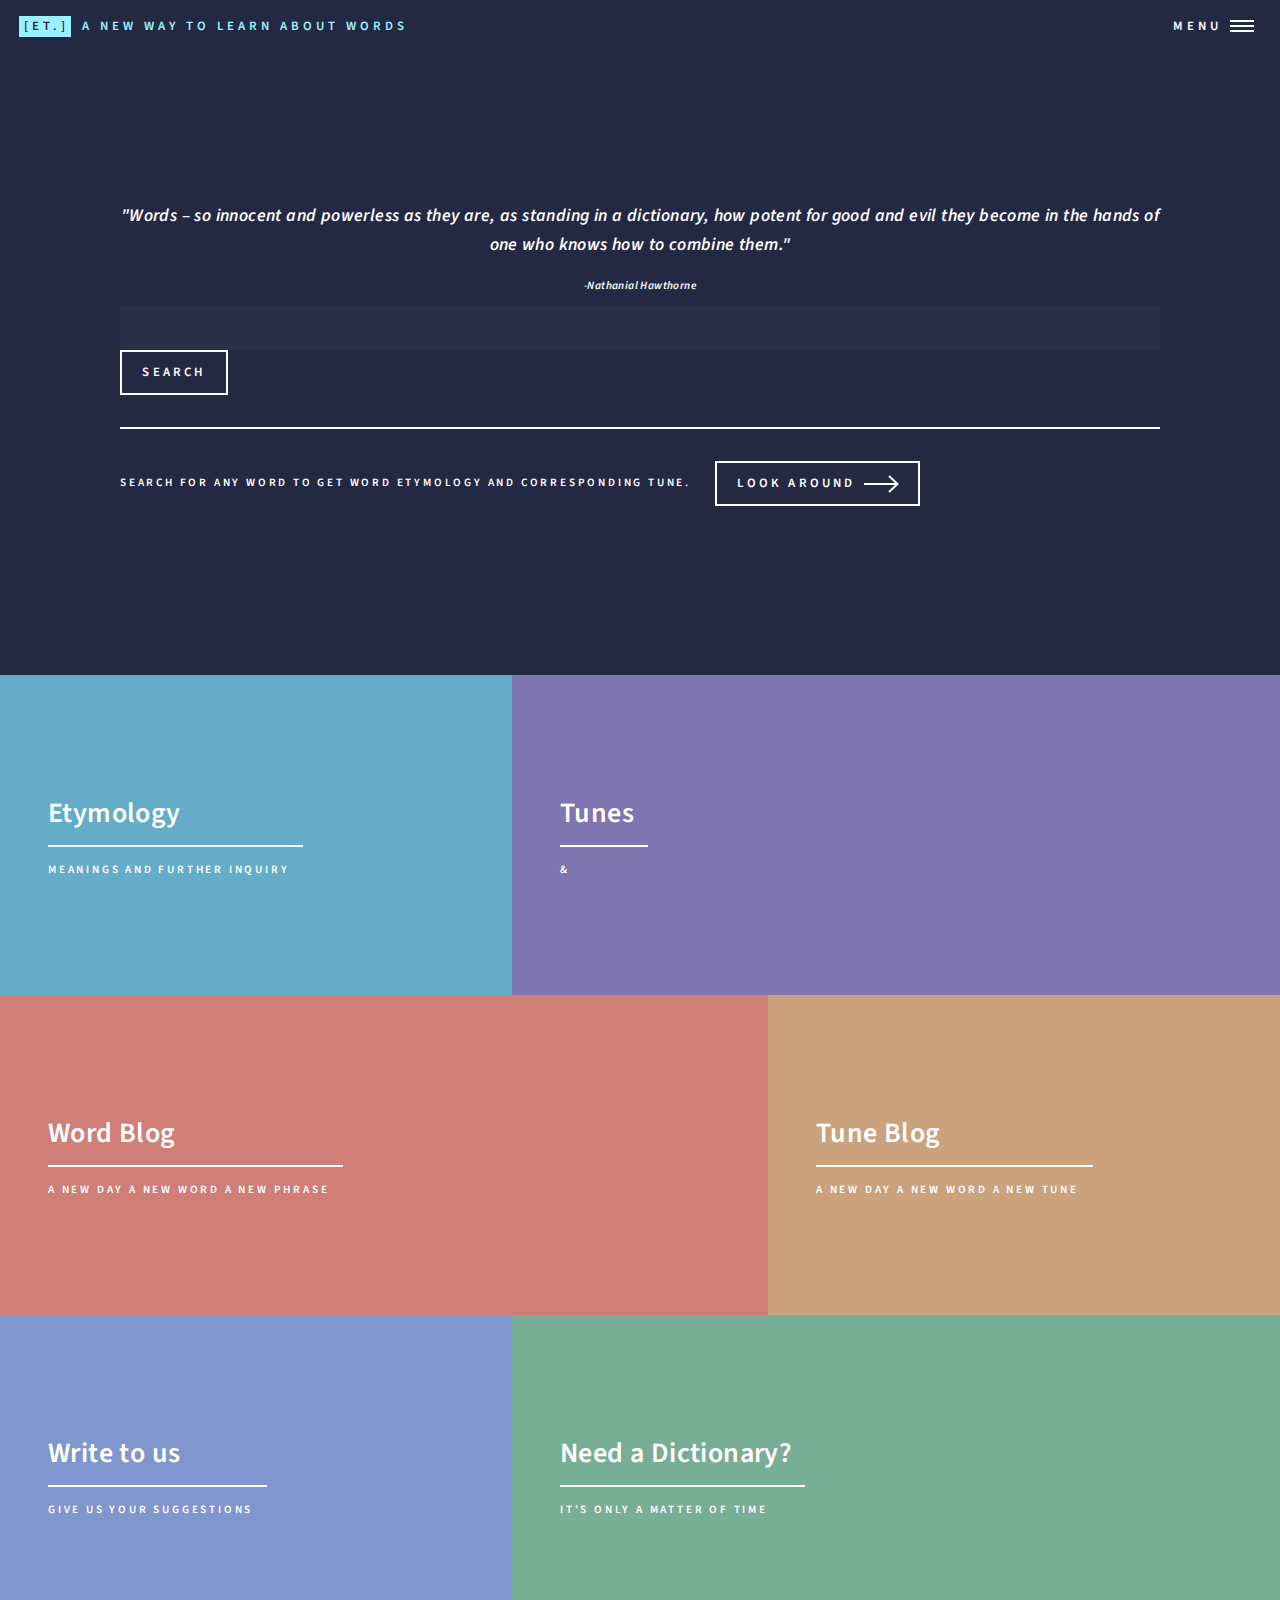
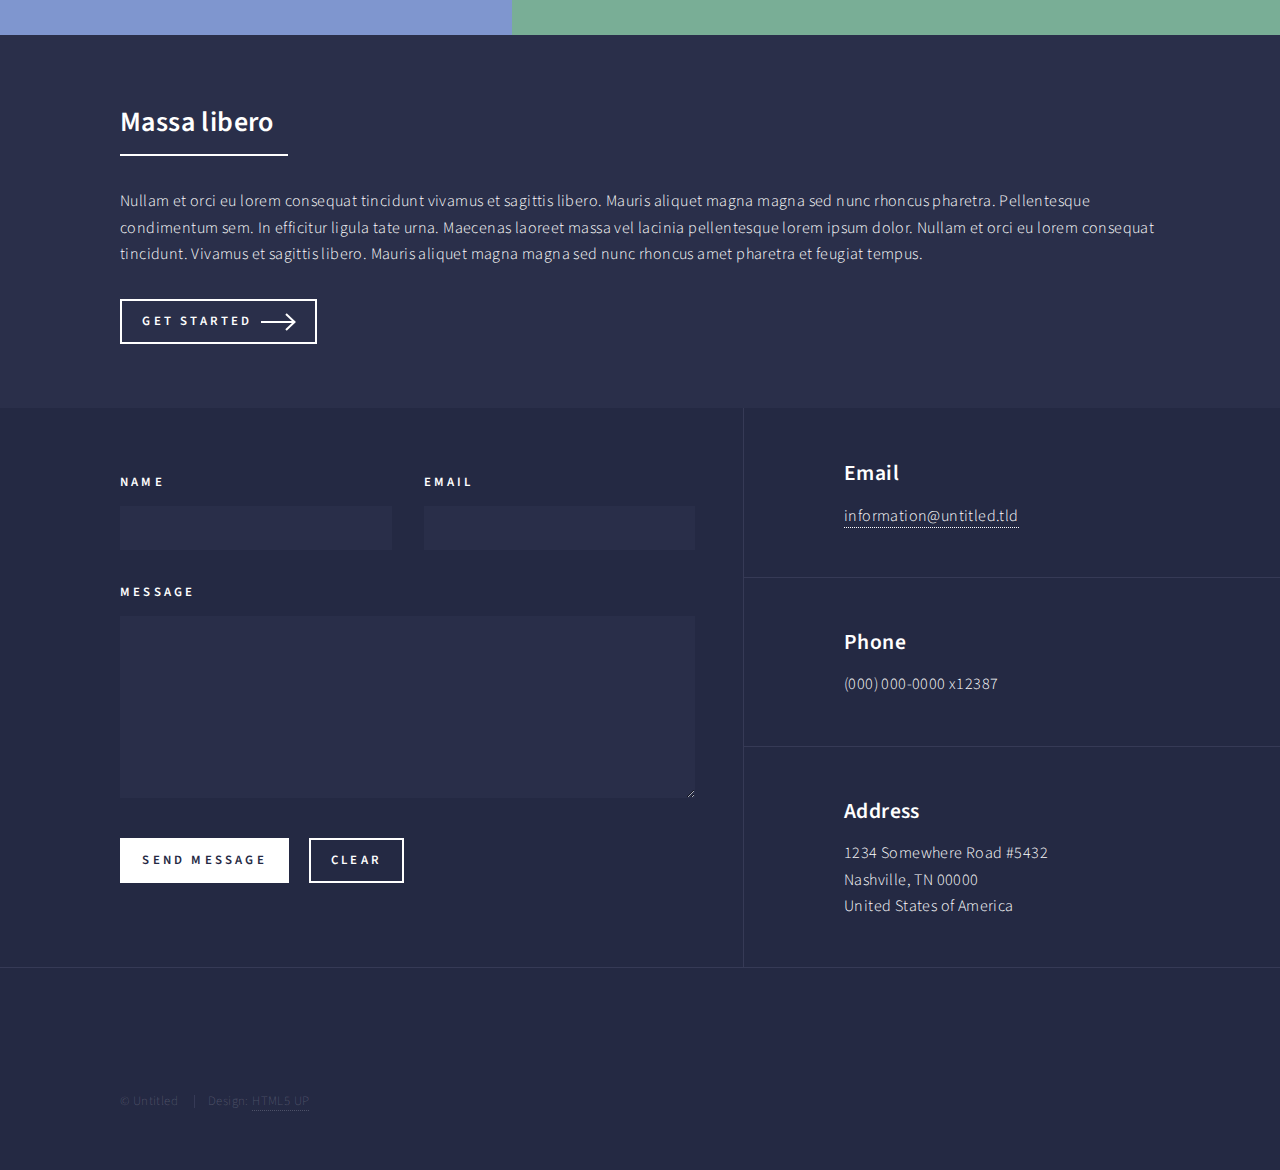
==== Et/index.html @ 1fe6e353 "fixed primary link" ====
<!DOCTYPE HTML>
<!--
	Forty by HTML5 UP
	html5up.net | @ajlkn
	Free for personal and commercial use under the CCA 3.0 license (html5up.net/license)
-->
<html>

<head>
	<title>et.</title>
	<meta charset="utf-8" />
	<meta name="viewport" content="width=device-width, initial-scale=1, user-scalable=no" />
	<!--[if lte IE 8]><script src="assets/js/ie/html5shiv.js"></script><![endif]-->
	<link rel="stylesheet" href="assets/css/main.css" />
	<!--[if lte IE 9]><link rel="stylesheet" href="assets/css/ie9.css" /><![endif]-->
	<!--[if lte IE 8]><link rel="stylesheet" href="assets/css/ie8.css" /><![endif]-->
</head>

<body>

	<!-- Wrapper -->
	<div id="wrapper">

		<!-- Header -->
		<header id="header" class="alt">
			<a href="index.html" class="logo"><strong>[et.]</strong> <span>A new way to learn about words</span></a>
			<nav>
				<a href="#menu">Menu</a>
			</nav>
		</header>

		<!-- Menu -->
		<nav id="menu">
			<ul class="links">
				<li><a href="index.html">Home</a></li>
				<li><a href="landing.html">Words & Phrases</a></li>
				<li><a href="generic.html">Music & Things</a></li>
				<li><a href="elements.html">About et.</a></li>
			</ul>
			<ul class="actions vertical">
				<li><a href="#" class="button special fit">Search Word</a></li>
				<!-- <li><a href="#" class="button fit">Log In</a></li> -->
			</ul>
		</nav>

		<!-- Banner -->
		<section id="banner" class="major">
			<div class="inner">
				<header class="major">
					<div>
						<!-- search bar -->
						<h4><center><i>"Words – so innocent and powerless as they are, as standing in a dictionary, how potent for good and evil they become in the hands of one who knows how to combine them."</i></center></h4>
						<h6><center><i>-Nathanial Hawthorne</i></center></h6>
						<form action="#one" method="get">
							<input type="text" name="query" id="query" size="40" value="">
							<input type="submit" value="Search" id='button1'>
							<input type="hidden" name="search" value="1" id='button1' class=buttoned>
						</form>
					</div>
				</header>
				<div class="content">
					<p>Search for any word to get word etymology and corresponding tune.</p>
					<ul class="actions">
						<li><a href="#one" class="button next scrolly">Look Around</a></li>
					</ul>
				</div>
			</div>
		</section>

		<!-- Main -->
		<div id="main">


			<!-- One -->
			<section id="one" class="tiles">
				<article>
					<span class="image">
										<img src="images/pic01.jpg" alt="" />
									</span>
					<header class="major">
						<h3><a class="link">Etymology</a></h3>
						<p id="etymologyResults">Meanings and Further Inquiry</p>
						<span id='first'>

										</span>
					</header>
				</article>
				<article>
					<span class="image">
										<img src="images/pic02.jpg" alt=""/>
									</span>
					<header class="major">
						<h3>Tunes</h3>
						<p id="songResults">&</p>



					</header>

				</article>
				<article>
					<span class="image">
										<img src="images/pic03.jpg" alt="" />
									</span>
					<header class="major">
						<h3><a href="landing.html" class="link">Word Blog</a></h3>
						<p>A New Day a New Word A New Phrase</p>
					</header>
				</article>
				<article>
					<span class="image">
										<img src="images/pic04.jpg" alt="" />
									</span>
					<header class="major">
						<h3><a href="contact" class="link">Tune Blog</a></h3>
						<p>A New Day a New Word a New Tune</p>
					</header>
				</article>
				<article>

					<header class="major">
										<h3><a href="landing.html" class="link">Write to us</a></h3>
										<p>Give us your suggestions</p>
									</header>
								</article>
								<article>
									<span class="image">
										<img src="images/pic06.jpg" alt="" />
									</span>
									<header class="major">
										<h3><a href="landing.html" class="link">Need a Dictionary?</a></h3>
										<p>It's only a matter of time</p>
									</header>
				</article>
			</section>

			<!-- Two -->
			<section id="two">
				<div class="inner">
					<header class="major">
						<h2>Massa libero</h2>
					</header>
					<p>Nullam et orci eu lorem consequat tincidunt vivamus et sagittis libero. Mauris aliquet magna magna sed nunc rhoncus pharetra. Pellentesque condimentum sem. In efficitur ligula tate urna. Maecenas laoreet massa vel lacinia pellentesque lorem ipsum
						dolor. Nullam et orci eu lorem consequat tincidunt. Vivamus et sagittis libero. Mauris aliquet magna magna sed nunc rhoncus amet pharetra et feugiat tempus.</p>
					<ul class="actions">
						<li><a href="landing.html" class="button next">Get Started</a></li>
					</ul>
				</div>
			</section>

		</div>

		<!-- Contact -->
		<section id="contact">
			<div class="inner">
				<section>
					<form method="post" action="#">
						<div class="field half first">
							<label for="name">Name</label>
							<input type="text" name="name" id="name" />
						</div>
						<div class="field half">
							<label for="email">Email</label>
							<input type="text" name="email" id="email" />
						</div>
						<div class="field">
							<label for="message">Message</label>
							<textarea name="message" id="message" rows="6"></textarea>
						</div>
						<ul class="actions">
							<li><input type="submit" value="Send Message" class="special" /></li>
							<li><input type="reset" value="Clear" /></li>
						</ul>
					</form>
				</section>
				<section class="split">
					<section>
						<div class="contact-method">
							<span class="icon alt fa-envelope"></span>
							<h3>Email</h3>
							<a href="#">information@untitled.tld</a>
						</div>
					</section>
					<section>
						<div class="contact-method">
							<span class="icon alt fa-phone"></span>
							<h3>Phone</h3>
							<span>(000) 000-0000 x12387</span>
						</div>
					</section>
					<section>
						<div class="contact-method">
							<span class="icon alt fa-home"></span>
							<h3>Address</h3>
							<span>1234 Somewhere Road #5432<br />
										Nashville, TN 00000<br />
										United States of America</span>
						</div>
					</section>
				</section>
			</div>
		</section>

		<!-- Footer -->
		<footer id="footer">
			<div class="inner">
				<ul class="icons">
					<li><a href="#" class="icon alt fa-twitter"><span class="label">Twitter</span></a></li>
					<li><a href="#" class="icon alt fa-facebook"><span class="label">Facebook</span></a></li>
					<li><a href="#" class="icon alt fa-instagram"><span class="label">Instagram</span></a></li>
					<li><a href="#" class="icon alt fa-github"><span class="label">GitHub</span></a></li>
					<li><a href="#" class="icon alt fa-linkedin"><span class="label">LinkedIn</span></a></li>
				</ul>
				<ul class="copyright">
					<li>&copy; Untitled</li>
					<li>Design: <a href="https://html5up.net">HTML5 UP</a></li>
				</ul>
			</div>
		</footer>

	</div>

	<!-- Scripts -->
	<script src="assets/js/jquery.min.js"></script>
	<script src="assets/js/jquery.scrolly.min.js"></script>
	<script src="assets/js/jquery.scrollex.min.js"></script>
	<script src="assets/js/skel.min.js"></script>
	<script src="assets/js/util.js"></script>
	<!--[if lte IE 8]><script src="assets/js/ie/respond.min.js"></script><![endif]-->
	<script src="./assets/js/xml2json.js"></script>
	<script src="assets/js/main.js"></script>

</body>

</html>
---- Et/assets/css/main.css ----
@import url(font-awesome.min.css);
@import url("https://fonts.googleapis.com/css?family=Source+Sans+Pro:300,300italic,600,600italic");

/*
	Forty by HTML5 UP
	html5up.net | @ajlkn
	Free for personal and commercial use under the CCA 3.0 license (html5up.net/license)
*/

/* Reset */

	html, body, div, span, applet, object, iframe, h1, h2, h3, h4, h5, h6, p, blockquote, pre, a, abbr, acronym, address, big, cite, code, del, dfn, em, img, ins, kbd, q, s, samp, small, strike, strong, sub, sup, tt, var, b, u, i, center, dl, dt, dd, ol, ul, li, fieldset, form, label, legend, table, caption, tbody, tfoot, thead, tr, th, td, article, aside, canvas, details, embed, figure, figcaption, footer, header, hgroup, menu, nav, output, ruby, section, summary, time, mark, audio, video {
		margin: 0;
		padding: 0;
		border: 0;
		font-size: 100%;
		font: inherit;
		vertical-align: baseline;
	}

	article, aside, details, figcaption, figure, footer, header, hgroup, menu, nav, section {
		display: block;
	}

	body {
		line-height: 1;
	}

	ol, ul {
		list-style: none;
	}

	blockquote, q {
		quotes: none;
	}

	blockquote:before, blockquote:after, q:before, q:after {
		content: '';
		content: none;
	}

	table {
		border-collapse: collapse;
		border-spacing: 0;
	}

	body {
		-webkit-text-size-adjust: none;
	}
 .buttoned{
	 padding: 70px
 }
  /*box
{
	padding-right: 20px;
}*/
/* Box Model */

	*, *:before, *:after {
		-moz-box-sizing: border-box;
		-webkit-box-sizing: border-box;
		box-sizing: border-box;
	}

/* Grid */

.ontop{
	z-index: 999999999999999999999 !important;
}

	.row {
		border-bottom: solid 1px transparent;
		-moz-box-sizing: border-box;
		-webkit-box-sizing: border-box;
		box-sizing: border-box;
	}

	.row > * {
		float: left;
		-moz-box-sizing: border-box;
		-webkit-box-sizing: border-box;
		box-sizing: border-box;
	}

	.row:after, .row:before {
		content: '';
		display: block;
		clear: both;
		height: 0;
	}

	.row.uniform > * > :first-child {
		margin-top: 0;
	}

	.row.uniform > * > :last-child {
		margin-bottom: 0;
	}

	.row.\30 \25 > * {
		padding: 0 0 0 0em;
	}

	.row.\30 \25 {
		margin: 0 0 -1px 0em;
	}

	.row.uniform.\30 \25 > * {
		padding: 0em 0 0 0em;
	}

	.row.uniform.\30 \25 {
		margin: 0em 0 -1px 0em;
	}

	.row > * {
		padding: 0 0 0 2em;
	}

	.row {
		margin: 0 0 -1px -2em;
	}

	.row.uniform > * {
		padding: 2em 0 0 2em;
	}

	.row.uniform {
		margin: -2em 0 -1px -2em;
	}

	.row.\32 00\25 > * {
		padding: 0 0 0 4em;
	}

	.row.\32 00\25 {
		margin: 0 0 -1px -4em;
	}

	.row.uniform.\32 00\25 > * {
		padding: 4em 0 0 4em;
	}

	.row.uniform.\32 00\25 {
		margin: -4em 0 -1px -4em;
	}

	.row.\31 50\25 > * {
		padding: 0 0 0 3em;
	}

	.row.\31 50\25 {
		margin: 0 0 -1px -3em;
	}

	.row.uniform.\31 50\25 > * {
		padding: 3em 0 0 3em;
	}

	.row.uniform.\31 50\25 {
		margin: -3em 0 -1px -3em;
	}

	.row.\35 0\25 > * {
		padding: 0 0 0 1em;
	}

	.row.\35 0\25 {
		margin: 0 0 -1px -1em;
	}

	.row.uniform.\35 0\25 > * {
		padding: 1em 0 0 1em;
	}

	.row.uniform.\35 0\25 {
		margin: -1em 0 -1px -1em;
	}

	.row.\32 5\25 > * {
		padding: 0 0 0 0.5em;
	}

	.row.\32 5\25 {
		margin: 0 0 -1px -0.5em;
	}

	.row.uniform.\32 5\25 > * {
		padding: 0.5em 0 0 0.5em;
	}

	.row.uniform.\32 5\25 {
		margin: -0.5em 0 -1px -0.5em;
	}

	.\31 2u, .\31 2u\24 {
		width: 100%;
		clear: none;
		margin-left: 0;
	}

	.\31 1u, .\31 1u\24 {
		width: 91.6666666667%;
		clear: none;
		margin-left: 0;
	}

	.\31 0u, .\31 0u\24 {
		width: 83.3333333333%;
		clear: none;
		margin-left: 0;
	}

	.\39 u, .\39 u\24 {
		width: 75%;
		clear: none;
		margin-left: 0;
	}

	.\38 u, .\38 u\24 {
		width: 66.6666666667%;
		clear: none;
		margin-left: 0;
	}

	.\37 u, .\37 u\24 {
		width: 58.3333333333%;
		clear: none;
		margin-left: 0;
	}

	.\36 u, .\36 u\24 {
		width: 50%;
		clear: none;
		margin-left: 0;
	}

	.\35 u, .\35 u\24 {
		width: 41.6666666667%;
		clear: none;
		margin-left: 0;
	}

	.\34 u, .\34 u\24 {
		width: 33.3333333333%;
		clear: none;
		margin-left: 0;
	}

	.\33 u, .\33 u\24 {
		width: 25%;
		clear: none;
		margin-left: 0;
	}

	.\32 u, .\32 u\24 {
		width: 16.6666666667%;
		clear: none;
		margin-left: 0;
	}

	.\31 u, .\31 u\24 {
		width: 8.3333333333%;
		clear: none;
		margin-left: 0;
	}

	.\31 2u\24 + *,
	.\31 1u\24 + *,
	.\31 0u\24 + *,
	.\39 u\24 + *,
	.\38 u\24 + *,
	.\37 u\24 + *,
	.\36 u\24 + *,
	.\35 u\24 + *,
	.\34 u\24 + *,
	.\33 u\24 + *,
	.\32 u\24 + *,
	.\31 u\24 + * {
		clear: left;
	}

	.\-11u {
		margin-left: 91.66667%;
	}

	.\-10u {
		margin-left: 83.33333%;
	}

	.\-9u {
		margin-left: 75%;
	}

	.\-8u {
		margin-left: 66.66667%;
	}

	.\-7u {
		margin-left: 58.33333%;
	}

	.\-6u {
		margin-left: 50%;
	}

	.\-5u {
		margin-left: 41.66667%;
	}

	.\-4u {
		margin-left: 33.33333%;
	}

	.\-3u {
		margin-left: 25%;
	}

	.\-2u {
		margin-left: 16.66667%;
	}

	.\-1u {
		margin-left: 8.33333%;
	}

	@media screen and (max-width: 1680px) {

		.row > * {
			padding: 0 0 0 2em;
		}

		.row {
			margin: 0 0 -1px -2em;
		}

		.row.uniform > * {
			padding: 2em 0 0 2em;
		}

		.row.uniform {
			margin: -2em 0 -1px -2em;
		}

		.row.\32 00\25 > * {
			padding: 0 0 0 4em;
		}

		.row.\32 00\25 {
			margin: 0 0 -1px -4em;
		}

		.row.uniform.\32 00\25 > * {
			padding: 4em 0 0 4em;
		}

		.row.uniform.\32 00\25 {
			margin: -4em 0 -1px -4em;
		}

		.row.\31 50\25 > * {
			padding: 0 0 0 3em;
		}

		.row.\31 50\25 {
			margin: 0 0 -1px -3em;
		}

		.row.uniform.\31 50\25 > * {
			padding: 3em 0 0 3em;
		}

		.row.uniform.\31 50\25 {
			margin: -3em 0 -1px -3em;
		}

		.row.\35 0\25 > * {
			padding: 0 0 0 1em;
		}

		.row.\35 0\25 {
			margin: 0 0 -1px -1em;
		}

		.row.uniform.\35 0\25 > * {
			padding: 1em 0 0 1em;
		}

		.row.uniform.\35 0\25 {
			margin: -1em 0 -1px -1em;
		}

		.row.\32 5\25 > * {
			padding: 0 0 0 0.5em;
		}

		.row.\32 5\25 {
			margin: 0 0 -1px -0.5em;
		}

		.row.uniform.\32 5\25 > * {
			padding: 0.5em 0 0 0.5em;
		}

		.row.uniform.\32 5\25 {
			margin: -0.5em 0 -1px -0.5em;
		}

		.\31 2u\28xlarge\29, .\31 2u\24\28xlarge\29 {
			width: 100%;
			clear: none;
			margin-left: 0;
		}

		.\31 1u\28xlarge\29, .\31 1u\24\28xlarge\29 {
			width: 91.6666666667%;
			clear: none;
			margin-left: 0;
		}

		.\31 0u\28xlarge\29, .\31 0u\24\28xlarge\29 {
			width: 83.3333333333%;
			clear: none;
			margin-left: 0;
		}

		.\39 u\28xlarge\29, .\39 u\24\28xlarge\29 {
			width: 75%;
			clear: none;
			margin-left: 0;
		}

		.\38 u\28xlarge\29, .\38 u\24\28xlarge\29 {
			width: 66.6666666667%;
			clear: none;
			margin-left: 0;
		}

		.\37 u\28xlarge\29, .\37 u\24\28xlarge\29 {
			width: 58.3333333333%;
			clear: none;
			margin-left: 0;
		}

		.\36 u\28xlarge\29, .\36 u\24\28xlarge\29 {
			width: 50%;
			clear: none;
			margin-left: 0;
		}

		.\35 u\28xlarge\29, .\35 u\24\28xlarge\29 {
			width: 41.6666666667%;
			clear: none;
			margin-left: 0;
		}

		.\34 u\28xlarge\29, .\34 u\24\28xlarge\29 {
			width: 33.3333333333%;
			clear: none;
			margin-left: 0;
		}

		.\33 u\28xlarge\29, .\33 u\24\28xlarge\29 {
			width: 25%;
			clear: none;
			margin-left: 0;
		}

		.\32 u\28xlarge\29, .\32 u\24\28xlarge\29 {
			width: 16.6666666667%;
			clear: none;
			margin-left: 0;
		}

		.\31 u\28xlarge\29, .\31 u\24\28xlarge\29 {
			width: 8.3333333333%;
			clear: none;
			margin-left: 0;
		}

		.\31 2u\24\28xlarge\29 + *,
		.\31 1u\24\28xlarge\29 + *,
		.\31 0u\24\28xlarge\29 + *,
		.\39 u\24\28xlarge\29 + *,
		.\38 u\24\28xlarge\29 + *,
		.\37 u\24\28xlarge\29 + *,
		.\36 u\24\28xlarge\29 + *,
		.\35 u\24\28xlarge\29 + *,
		.\34 u\24\28xlarge\29 + *,
		.\33 u\24\28xlarge\29 + *,
		.\32 u\24\28xlarge\29 + *,
		.\31 u\24\28xlarge\29 + * {
			clear: left;
		}

		.\-11u\28xlarge\29 {
			margin-left: 91.66667%;
		}

		.\-10u\28xlarge\29 {
			margin-left: 83.33333%;
		}

		.\-9u\28xlarge\29 {
			margin-left: 75%;
		}

		.\-8u\28xlarge\29 {
			margin-left: 66.66667%;
		}

		.\-7u\28xlarge\29 {
			margin-left: 58.33333%;
		}

		.\-6u\28xlarge\29 {
			margin-left: 50%;
		}

		.\-5u\28xlarge\29 {
			margin-left: 41.66667%;
		}

		.\-4u\28xlarge\29 {
			margin-left: 33.33333%;
		}

		.\-3u\28xlarge\29 {
			margin-left: 25%;
		}

		.\-2u\28xlarge\29 {
			margin-left: 16.66667%;
		}

		.\-1u\28xlarge\29 {
			margin-left: 8.33333%;
		}

	}

	@media screen and (max-width: 1280px) {

		.row > * {
			padding: 0 0 0 1.5em;
		}

		.row {
			margin: 0 0 -1px -1.5em;
		}

		.row.uniform > * {
			padding: 1.5em 0 0 1.5em;
		}

		.row.uniform {
			margin: -1.5em 0 -1px -1.5em;
		}

		.row.\32 00\25 > * {
			padding: 0 0 0 3em;
		}

		.row.\32 00\25 {
			margin: 0 0 -1px -3em;
		}

		.row.uniform.\32 00\25 > * {
			padding: 3em 0 0 3em;
		}

		.row.uniform.\32 00\25 {
			margin: -3em 0 -1px -3em;
		}

		.row.\31 50\25 > * {
			padding: 0 0 0 2.25em;
		}

		.row.\31 50\25 {
			margin: 0 0 -1px -2.25em;
		}

		.row.uniform.\31 50\25 > * {
			padding: 2.25em 0 0 2.25em;
		}

		.row.uniform.\31 50\25 {
			margin: -2.25em 0 -1px -2.25em;
		}

		.row.\35 0\25 > * {
			padding: 0 0 0 0.75em;
		}

		.row.\35 0\25 {
			margin: 0 0 -1px -0.75em;
		}

		.row.uniform.\35 0\25 > * {
			padding: 0.75em 0 0 0.75em;
		}

		.row.uniform.\35 0\25 {
			margin: -0.75em 0 -1px -0.75em;
		}

		.row.\32 5\25 > * {
			padding: 0 0 0 0.375em;
		}

		.row.\32 5\25 {
			margin: 0 0 -1px -0.375em;
		}

		.row.uniform.\32 5\25 > * {
			padding: 0.375em 0 0 0.375em;
		}

		.row.uniform.\32 5\25 {
			margin: -0.375em 0 -1px -0.375em;
		}

		.\31 2u\28large\29, .\31 2u\24\28large\29 {
			width: 100%;
			clear: none;
			margin-left: 0;
		}

		.\31 1u\28large\29, .\31 1u\24\28large\29 {
			width: 91.6666666667%;
			clear: none;
			margin-left: 0;
		}

		.\31 0u\28large\29, .\31 0u\24\28large\29 {
			width: 83.3333333333%;
			clear: none;
			margin-left: 0;
		}

		.\39 u\28large\29, .\39 u\24\28large\29 {
			width: 75%;
			clear: none;
			margin-left: 0;
		}

		.\38 u\28large\29, .\38 u\24\28large\29 {
			width: 66.6666666667%;
			clear: none;
			margin-left: 0;
		}

		.\37 u\28large\29, .\37 u\24\28large\29 {
			width: 58.3333333333%;
			clear: none;
			margin-left: 0;
		}

		.\36 u\28large\29, .\36 u\24\28large\29 {
			width: 50%;
			clear: none;
			margin-left: 0;
		}

		.\35 u\28large\29, .\35 u\24\28large\29 {
			width: 41.6666666667%;
			clear: none;
			margin-left: 0;
		}

		.\34 u\28large\29, .\34 u\24\28large\29 {
			width: 33.3333333333%;
			clear: none;
			margin-left: 0;
		}

		.\33 u\28large\29, .\33 u\24\28large\29 {
			width: 25%;
			clear: none;
			margin-left: 0;
		}

		.\32 u\28large\29, .\32 u\24\28large\29 {
			width: 16.6666666667%;
			clear: none;
			margin-left: 0;
		}

		.\31 u\28large\29, .\31 u\24\28large\29 {
			width: 8.3333333333%;
			clear: none;
			margin-left: 0;
		}

		.\31 2u\24\28large\29 + *,
		.\31 1u\24\28large\29 + *,
		.\31 0u\24\28large\29 + *,
		.\39 u\24\28large\29 + *,
		.\38 u\24\28large\29 + *,
		.\37 u\24\28large\29 + *,
		.\36 u\24\28large\29 + *,
		.\35 u\24\28large\29 + *,
		.\34 u\24\28large\29 + *,
		.\33 u\24\28large\29 + *,
		.\32 u\24\28large\29 + *,
		.\31 u\24\28large\29 + * {
			clear: left;
		}

		.\-11u\28large\29 {
			margin-left: 91.66667%;
		}

		.\-10u\28large\29 {
			margin-left: 83.33333%;
		}

		.\-9u\28large\29 {
			margin-left: 75%;
		}

		.\-8u\28large\29 {
			margin-left: 66.66667%;
		}

		.\-7u\28large\29 {
			margin-left: 58.33333%;
		}

		.\-6u\28large\29 {
			margin-left: 50%;
		}

		.\-5u\28large\29 {
			margin-left: 41.66667%;
		}

		.\-4u\28large\29 {
			margin-left: 33.33333%;
		}

		.\-3u\28large\29 {
			margin-left: 25%;
		}

		.\-2u\28large\29 {
			margin-left: 16.66667%;
		}

		.\-1u\28large\29 {
			margin-left: 8.33333%;
		}

	}

	@media screen and (max-width: 980px) {

		.row > * {
			padding: 0 0 0 1.5em;
		}

		.row {
			margin: 0 0 -1px -1.5em;
		}

		.row.uniform > * {
			padding: 1.5em 0 0 1.5em;
		}

		.row.uniform {
			margin: -1.5em 0 -1px -1.5em;
		}

		.row.\32 00\25 > * {
			padding: 0 0 0 3em;
		}

		.row.\32 00\25 {
			margin: 0 0 -1px -3em;
		}

		.row.uniform.\32 00\25 > * {
			padding: 3em 0 0 3em;
		}

		.row.uniform.\32 00\25 {
			margin: -3em 0 -1px -3em;
		}

		.row.\31 50\25 > * {
			padding: 0 0 0 2.25em;
		}

		.row.\31 50\25 {
			margin: 0 0 -1px -2.25em;
		}

		.row.uniform.\31 50\25 > * {
			padding: 2.25em 0 0 2.25em;
		}

		.row.uniform.\31 50\25 {
			margin: -2.25em 0 -1px -2.25em;
		}

		.row.\35 0\25 > * {
			padding: 0 0 0 0.75em;
		}

		.row.\35 0\25 {
			margin: 0 0 -1px -0.75em;
		}

		.row.uniform.\35 0\25 > * {
			padding: 0.75em 0 0 0.75em;
		}

		.row.uniform.\35 0\25 {
			margin: -0.75em 0 -1px -0.75em;
		}

		.row.\32 5\25 > * {
			padding: 0 0 0 0.375em;
		}

		.row.\32 5\25 {
			margin: 0 0 -1px -0.375em;
		}

		.row.uniform.\32 5\25 > * {
			padding: 0.375em 0 0 0.375em;
		}

		.row.uniform.\32 5\25 {
			margin: -0.375em 0 -1px -0.375em;
		}

		.\31 2u\28medium\29, .\31 2u\24\28medium\29 {
			width: 100%;
			clear: none;
			margin-left: 0;
		}

		.\31 1u\28medium\29, .\31 1u\24\28medium\29 {
			width: 91.6666666667%;
			clear: none;
			margin-left: 0;
		}

		.\31 0u\28medium\29, .\31 0u\24\28medium\29 {
			width: 83.3333333333%;
			clear: none;
			margin-left: 0;
		}

		.\39 u\28medium\29, .\39 u\24\28medium\29 {
			width: 75%;
			clear: none;
			margin-left: 0;
		}

		.\38 u\28medium\29, .\38 u\24\28medium\29 {
			width: 66.6666666667%;
			clear: none;
			margin-left: 0;
		}

		.\37 u\28medium\29, .\37 u\24\28medium\29 {
			width: 58.3333333333%;
			clear: none;
			margin-left: 0;
		}

		.\36 u\28medium\29, .\36 u\24\28medium\29 {
			width: 50%;
			clear: none;
			margin-left: 0;
		}

		.\35 u\28medium\29, .\35 u\24\28medium\29 {
			width: 41.6666666667%;
			clear: none;
			margin-left: 0;
		}

		.\34 u\28medium\29, .\34 u\24\28medium\29 {
			width: 33.3333333333%;
			clear: none;
			margin-left: 0;
		}

		.\33 u\28medium\29, .\33 u\24\28medium\29 {
			width: 25%;
			clear: none;
			margin-left: 0;
		}

		.\32 u\28medium\29, .\32 u\24\28medium\29 {
			width: 16.6666666667%;
			clear: none;
			margin-left: 0;
		}

		.\31 u\28medium\29, .\31 u\24\28medium\29 {
			width: 8.3333333333%;
			clear: none;
			margin-left: 0;
		}

		.\31 2u\24\28medium\29 + *,
		.\31 1u\24\28medium\29 + *,
		.\31 0u\24\28medium\29 + *,
		.\39 u\24\28medium\29 + *,
		.\38 u\24\28medium\29 + *,
		.\37 u\24\28medium\29 + *,
		.\36 u\24\28medium\29 + *,
		.\35 u\24\28medium\29 + *,
		.\34 u\24\28medium\29 + *,
		.\33 u\24\28medium\29 + *,
		.\32 u\24\28medium\29 + *,
		.\31 u\24\28medium\29 + * {
			clear: left;
		}

		.\-11u\28medium\29 {
			margin-left: 91.66667%;
		}

		.\-10u\28medium\29 {
			margin-left: 83.33333%;
		}

		.\-9u\28medium\29 {
			margin-left: 75%;
		}

		.\-8u\28medium\29 {
			margin-left: 66.66667%;
		}

		.\-7u\28medium\29 {
			margin-left: 58.33333%;
		}

		.\-6u\28medium\29 {
			margin-left: 50%;
		}

		.\-5u\28medium\29 {
			margin-left: 41.66667%;
		}

		.\-4u\28medium\29 {
			margin-left: 33.33333%;
		}

		.\-3u\28medium\29 {
			margin-left: 25%;
		}

		.\-2u\28medium\29 {
			margin-left: 16.66667%;
		}

		.\-1u\28medium\29 {
			margin-left: 8.33333%;
		}

	}

	@media screen and (max-width: 736px) {

		.row > * {
			padding: 0 0 0 1.25em;
		}

		.row {
			margin: 0 0 -1px -1.25em;
		}

		.row.uniform > * {
			padding: 1.25em 0 0 1.25em;
		}

		.row.uniform {
			margin: -1.25em 0 -1px -1.25em;
		}

		.row.\32 00\25 > * {
			padding: 0 0 0 2.5em;
		}

		.row.\32 00\25 {
			margin: 0 0 -1px -2.5em;
		}

		.row.uniform.\32 00\25 > * {
			padding: 2.5em 0 0 2.5em;
		}

		.row.uniform.\32 00\25 {
			margin: -2.5em 0 -1px -2.5em;
		}

		.row.\31 50\25 > * {
			padding: 0 0 0 1.875em;
		}

		.row.\31 50\25 {
			margin: 0 0 -1px -1.875em;
		}

		.row.uniform.\31 50\25 > * {
			padding: 1.875em 0 0 1.875em;
		}

		.row.uniform.\31 50\25 {
			margin: -1.875em 0 -1px -1.875em;
		}

		.row.\35 0\25 > * {
			padding: 0 0 0 0.625em;
		}

		.row.\35 0\25 {
			margin: 0 0 -1px -0.625em;
		}

		.row.uniform.\35 0\25 > * {
			padding: 0.625em 0 0 0.625em;
		}

		.row.uniform.\35 0\25 {
			margin: -0.625em 0 -1px -0.625em;
		}

		.row.\32 5\25 > * {
			padding: 0 0 0 0.3125em;
		}

		.row.\32 5\25 {
			margin: 0 0 -1px -0.3125em;
		}

		.row.uniform.\32 5\25 > * {
			padding: 0.3125em 0 0 0.3125em;
		}

		.row.uniform.\32 5\25 {
			margin: -0.3125em 0 -1px -0.3125em;
		}

		.\31 2u\28small\29, .\31 2u\24\28small\29 {
			width: 100%;
			clear: none;
			margin-left: 0;
		}

		.\31 1u\28small\29, .\31 1u\24\28small\29 {
			width: 91.6666666667%;
			clear: none;
			margin-left: 0;
		}

		.\31 0u\28small\29, .\31 0u\24\28small\29 {
			width: 83.3333333333%;
			clear: none;
			margin-left: 0;
		}

		.\39 u\28small\29, .\39 u\24\28small\29 {
			width: 75%;
			clear: none;
			margin-left: 0;
		}

		.\38 u\28small\29, .\38 u\24\28small\29 {
			width: 66.6666666667%;
			clear: none;
			margin-left: 0;
		}

		.\37 u\28small\29, .\37 u\24\28small\29 {
			width: 58.3333333333%;
			clear: none;
			margin-left: 0;
		}

		.\36 u\28small\29, .\36 u\24\28small\29 {
			width: 50%;
			clear: none;
			margin-left: 0;
		}

		.\35 u\28small\29, .\35 u\24\28small\29 {
			width: 41.6666666667%;
			clear: none;
			margin-left: 0;
		}

		.\34 u\28small\29, .\34 u\24\28small\29 {
			width: 33.3333333333%;
			clear: none;
			margin-left: 0;
		}

		.\33 u\28small\29, .\33 u\24\28small\29 {
			width: 25%;
			clear: none;
			margin-left: 0;
		}

		.\32 u\28small\29, .\32 u\24\28small\29 {
			width: 16.6666666667%;
			clear: none;
			margin-left: 0;
		}

		.\31 u\28small\29, .\31 u\24\28small\29 {
			width: 8.3333333333%;
			clear: none;
			margin-left: 0;
		}

		.\31 2u\24\28small\29 + *,
		.\31 1u\24\28small\29 + *,
		.\31 0u\24\28small\29 + *,
		.\39 u\24\28small\29 + *,
		.\38 u\24\28small\29 + *,
		.\37 u\24\28small\29 + *,
		.\36 u\24\28small\29 + *,
		.\35 u\24\28small\29 + *,
		.\34 u\24\28small\29 + *,
		.\33 u\24\28small\29 + *,
		.\32 u\24\28small\29 + *,
		.\31 u\24\28small\29 + * {
			clear: left;
		}

		.\-11u\28small\29 {
			margin-left: 91.66667%;
		}

		.\-10u\28small\29 {
			margin-left: 83.33333%;
		}

		.\-9u\28small\29 {
			margin-left: 75%;
		}

		.\-8u\28small\29 {
			margin-left: 66.66667%;
		}

		.\-7u\28small\29 {
			margin-left: 58.33333%;
		}

		.\-6u\28small\29 {
			margin-left: 50%;
		}

		.\-5u\28small\29 {
			margin-left: 41.66667%;
		}

		.\-4u\28small\29 {
			margin-left: 33.33333%;
		}

		.\-3u\28small\29 {
			margin-left: 25%;
		}

		.\-2u\28small\29 {
			margin-left: 16.66667%;
		}

		.\-1u\28small\29 {
			margin-left: 8.33333%;
		}

	}

	@media screen and (max-width: 480px) {

		.row > * {
			padding: 0 0 0 1.25em;
		}

		.row {
			margin: 0 0 -1px -1.25em;
		}

		.row.uniform > * {
			padding: 1.25em 0 0 1.25em;
		}

		.row.uniform {
			margin: -1.25em 0 -1px -1.25em;
		}

		.row.\32 00\25 > * {
			padding: 0 0 0 2.5em;
		}

		.row.\32 00\25 {
			margin: 0 0 -1px -2.5em;
		}

		.row.uniform.\32 00\25 > * {
			padding: 2.5em 0 0 2.5em;
		}

		.row.uniform.\32 00\25 {
			margin: -2.5em 0 -1px -2.5em;
		}

		.row.\31 50\25 > * {
			padding: 0 0 0 1.875em;
		}

		.row.\31 50\25 {
			margin: 0 0 -1px -1.875em;
		}

		.row.uniform.\31 50\25 > * {
			padding: 1.875em 0 0 1.875em;
		}

		.row.uniform.\31 50\25 {
			margin: -1.875em 0 -1px -1.875em;
		}

		.row.\35 0\25 > * {
			padding: 0 0 0 0.625em;
		}

		.row.\35 0\25 {
			margin: 0 0 -1px -0.625em;
		}

		.row.uniform.\35 0\25 > * {
			padding: 0.625em 0 0 0.625em;
		}

		.row.uniform.\35 0\25 {
			margin: -0.625em 0 -1px -0.625em;
		}

		.row.\32 5\25 > * {
			padding: 0 0 0 0.3125em;
		}

		.row.\32 5\25 {
			margin: 0 0 -1px -0.3125em;
		}

		.row.uniform.\32 5\25 > * {
			padding: 0.3125em 0 0 0.3125em;
		}

		.row.uniform.\32 5\25 {
			margin: -0.3125em 0 -1px -0.3125em;
		}

		.\31 2u\28xsmall\29, .\31 2u\24\28xsmall\29 {
			width: 100%;
			clear: none;
			margin-left: 0;
		}

		.\31 1u\28xsmall\29, .\31 1u\24\28xsmall\29 {
			width: 91.6666666667%;
			clear: none;
			margin-left: 0;
		}

		.\31 0u\28xsmall\29, .\31 0u\24\28xsmall\29 {
			width: 83.3333333333%;
			clear: none;
			margin-left: 0;
		}

		.\39 u\28xsmall\29, .\39 u\24\28xsmall\29 {
			width: 75%;
			clear: none;
			margin-left: 0;
		}

		.\38 u\28xsmall\29, .\38 u\24\28xsmall\29 {
			width: 66.6666666667%;
			clear: none;
			margin-left: 0;
		}

		.\37 u\28xsmall\29, .\37 u\24\28xsmall\29 {
			width: 58.3333333333%;
			clear: none;
			margin-left: 0;
		}

		.\36 u\28xsmall\29, .\36 u\24\28xsmall\29 {
			width: 50%;
			clear: none;
			margin-left: 0;
		}

		.\35 u\28xsmall\29, .\35 u\24\28xsmall\29 {
			width: 41.6666666667%;
			clear: none;
			margin-left: 0;
		}

		.\34 u\28xsmall\29, .\34 u\24\28xsmall\29 {
			width: 33.3333333333%;
			clear: none;
			margin-left: 0;
		}

		.\33 u\28xsmall\29, .\33 u\24\28xsmall\29 {
			width: 25%;
			clear: none;
			margin-left: 0;
		}

		.\32 u\28xsmall\29, .\32 u\24\28xsmall\29 {
			width: 16.6666666667%;
			clear: none;
			margin-left: 0;
		}

		.\31 u\28xsmall\29, .\31 u\24\28xsmall\29 {
			width: 8.3333333333%;
			clear: none;
			margin-left: 0;
		}

		.\31 2u\24\28xsmall\29 + *,
		.\31 1u\24\28xsmall\29 + *,
		.\31 0u\24\28xsmall\29 + *,
		.\39 u\24\28xsmall\29 + *,
		.\38 u\24\28xsmall\29 + *,
		.\37 u\24\28xsmall\29 + *,
		.\36 u\24\28xsmall\29 + *,
		.\35 u\24\28xsmall\29 + *,
		.\34 u\24\28xsmall\29 + *,
		.\33 u\24\28xsmall\29 + *,
		.\32 u\24\28xsmall\29 + *,
		.\31 u\24\28xsmall\29 + * {
			clear: left;
		}

		.\-11u\28xsmall\29 {
			margin-left: 91.66667%;
		}

		.\-10u\28xsmall\29 {
			margin-left: 83.33333%;
		}

		.\-9u\28xsmall\29 {
			margin-left: 75%;
		}

		.\-8u\28xsmall\29 {
			margin-left: 66.66667%;
		}

		.\-7u\28xsmall\29 {
			margin-left: 58.33333%;
		}

		.\-6u\28xsmall\29 {
			margin-left: 50%;
		}

		.\-5u\28xsmall\29 {
			margin-left: 41.66667%;
		}

		.\-4u\28xsmall\29 {
			margin-left: 33.33333%;
		}

		.\-3u\28xsmall\29 {
			margin-left: 25%;
		}

		.\-2u\28xsmall\29 {
			margin-left: 16.66667%;
		}

		.\-1u\28xsmall\29 {
			margin-left: 8.33333%;
		}

	}

	@media screen and (max-width: 360px) {

		.row > * {
			padding: 0 0 0 1.25em;
		}

		.row {
			margin: 0 0 -1px -1.25em;
		}

		.row.uniform > * {
			padding: 1.25em 0 0 1.25em;
		}

		.row.uniform {
			margin: -1.25em 0 -1px -1.25em;
		}

		.row.\32 00\25 > * {
			padding: 0 0 0 2.5em;
		}

		.row.\32 00\25 {
			margin: 0 0 -1px -2.5em;
		}

		.row.uniform.\32 00\25 > * {
			padding: 2.5em 0 0 2.5em;
		}

		.row.uniform.\32 00\25 {
			margin: -2.5em 0 -1px -2.5em;
		}

		.row.\31 50\25 > * {
			padding: 0 0 0 1.875em;
		}

		.row.\31 50\25 {
			margin: 0 0 -1px -1.875em;
		}

		.row.uniform.\31 50\25 > * {
			padding: 1.875em 0 0 1.875em;
		}

		.row.uniform.\31 50\25 {
			margin: -1.875em 0 -1px -1.875em;
		}

		.row.\35 0\25 > * {
			padding: 0 0 0 0.625em;
		}

		.row.\35 0\25 {
			margin: 0 0 -1px -0.625em;
		}

		.row.uniform.\35 0\25 > * {
			padding: 0.625em 0 0 0.625em;
		}

		.row.uniform.\35 0\25 {
			margin: -0.625em 0 -1px -0.625em;
		}

		.row.\32 5\25 > * {
			padding: 0 0 0 0.3125em;
		}

		.row.\32 5\25 {
			margin: 0 0 -1px -0.3125em;
		}

		.row.uniform.\32 5\25 > * {
			padding: 0.3125em 0 0 0.3125em;
		}

		.row.uniform.\32 5\25 {
			margin: -0.3125em 0 -1px -0.3125em;
		}

		.\31 2u\28xxsmall\29, .\31 2u\24\28xxsmall\29 {
			width: 100%;
			clear: none;
			margin-left: 0;
		}

		.\31 1u\28xxsmall\29, .\31 1u\24\28xxsmall\29 {
			width: 91.6666666667%;
			clear: none;
			margin-left: 0;
		}

		.\31 0u\28xxsmall\29, .\31 0u\24\28xxsmall\29 {
			width: 83.3333333333%;
			clear: none;
			margin-left: 0;
		}

		.\39 u\28xxsmall\29, .\39 u\24\28xxsmall\29 {
			width: 75%;
			clear: none;
			margin-left: 0;
		}

		.\38 u\28xxsmall\29, .\38 u\24\28xxsmall\29 {
			width: 66.6666666667%;
			clear: none;
			margin-left: 0;
		}

		.\37 u\28xxsmall\29, .\37 u\24\28xxsmall\29 {
			width: 58.3333333333%;
			clear: none;
			margin-left: 0;
		}

		.\36 u\28xxsmall\29, .\36 u\24\28xxsmall\29 {
			width: 50%;
			clear: none;
			margin-left: 0;
		}

		.\35 u\28xxsmall\29, .\35 u\24\28xxsmall\29 {
			width: 41.6666666667%;
			clear: none;
			margin-left: 0;
		}

		.\34 u\28xxsmall\29, .\34 u\24\28xxsmall\29 {
			width: 33.3333333333%;
			clear: none;
			margin-left: 0;
		}

		.\33 u\28xxsmall\29, .\33 u\24\28xxsmall\29 {
			width: 25%;
			clear: none;
			margin-left: 0;
		}

		.\32 u\28xxsmall\29, .\32 u\24\28xxsmall\29 {
			width: 16.6666666667%;
			clear: none;
			margin-left: 0;
		}

		.\31 u\28xxsmall\29, .\31 u\24\28xxsmall\29 {
			width: 8.3333333333%;
			clear: none;
			margin-left: 0;
		}

		.\31 2u\24\28xxsmall\29 + *,
		.\31 1u\24\28xxsmall\29 + *,
		.\31 0u\24\28xxsmall\29 + *,
		.\39 u\24\28xxsmall\29 + *,
		.\38 u\24\28xxsmall\29 + *,
		.\37 u\24\28xxsmall\29 + *,
		.\36 u\24\28xxsmall\29 + *,
		.\35 u\24\28xxsmall\29 + *,
		.\34 u\24\28xxsmall\29 + *,
		.\33 u\24\28xxsmall\29 + *,
		.\32 u\24\28xxsmall\29 + *,
		.\31 u\24\28xxsmall\29 + * {
			clear: left;
		}

		.\-11u\28xxsmall\29 {
			margin-left: 91.66667%;
		}

		.\-10u\28xxsmall\29 {
			margin-left: 83.33333%;
		}

		.\-9u\28xxsmall\29 {
			margin-left: 75%;
		}

		.\-8u\28xxsmall\29 {
			margin-left: 66.66667%;
		}

		.\-7u\28xxsmall\29 {
			margin-left: 58.33333%;
		}

		.\-6u\28xxsmall\29 {
			margin-left: 50%;
		}

		.\-5u\28xxsmall\29 {
			margin-left: 41.66667%;
		}

		.\-4u\28xxsmall\29 {
			margin-left: 33.33333%;
		}

		.\-3u\28xxsmall\29 {
			margin-left: 25%;
		}

		.\-2u\28xxsmall\29 {
			margin-left: 16.66667%;
		}

		.\-1u\28xxsmall\29 {
			margin-left: 8.33333%;
		}

	}

/* Basic */

	@-ms-viewport {
		width: device-width;
	}

	body {
		-ms-overflow-style: scrollbar;
	}

	@media screen and (max-width: 480px) {

		html, body {
			min-width: 320px;
		}

	}

	body {
		background: #242943;
	}

		body.is-loading *, body.is-loading *:before, body.is-loading *:after {
			-moz-animation: none !important;
			-webkit-animation: none !important;
			-ms-animation: none !important;
			animation: none !important;
			-moz-transition: none !important;
			-webkit-transition: none !important;
			-ms-transition: none !important;
			transition: none !important;
		}

/* Type */

	body, input, select, textarea {
		color: #ffffff;
		font-family: "Source Sans Pro", Helvetica, sans-serif;
		font-size: 17pt;
		font-weight: 300;
		letter-spacing: 0.025em;
		line-height: 1.65;
	}

		@media screen and (max-width: 1680px) {

			body, input, select, textarea {
				font-size: 14pt;
			}

		}

		@media screen and (max-width: 1280px) {

			body, input, select, textarea {
				font-size: 12pt;
			}

		}

		@media screen and (max-width: 360px) {

			body, input, select, textarea {
				font-size: 11pt;
			}

		}

	a {
		-moz-transition: color 0.2s ease-in-out, border-bottom-color 0.2s ease-in-out;
		-webkit-transition: color 0.2s ease-in-out, border-bottom-color 0.2s ease-in-out;
		-ms-transition: color 0.2s ease-in-out, border-bottom-color 0.2s ease-in-out;
		transition: color 0.2s ease-in-out, border-bottom-color 0.2s ease-in-out;
		border-bottom: dotted 1px;
		color: inherit;
		text-decoration: none;
	}

		a:hover {
			border-bottom-color: transparent;
			color: #9bf1ff !important;
		}

		a:active {
			color: #53e3fb !important;
		}

	strong, b {
		color: #ffffff;
		font-weight: 600;
	}

	em, i {
		font-style: italic;
	}

	p {
		margin: 0 0 2em 0;
	}

	h1, h2, h3, h4, h5, h6 {
		color: #ffffff;
		font-weight: 600;
		line-height: 1.65;
		margin: 0 0 1em 0;
	}

		h1 a, h2 a, h3 a, h4 a, h5 a, h6 a {
			color: inherit;
			border-bottom: 0;
		}

	h1 {
		font-size: 2.5em;
	}

	h2 {
		font-size: 1.75em;
	}

	h3 {
		font-size: 1.35em;
	}

	h4 {
		font-size: 1.1em;
	}

	h5 {
		font-size: 0.9em;
	}

	h6 {
		font-size: 0.7em;
	}

	@media screen and (max-width: 736px) {

		h1 {
			font-size: 2em;
		}

		h2 {
			font-size: 1.5em;
		}

		h3 {
			font-size: 1.25em;
		}

	}

	sub {
		font-size: 0.8em;
		position: relative;
		top: 0.5em;
	}

	sup {
		font-size: 0.8em;
		position: relative;
		top: -0.5em;
	}

	blockquote {
		border-left: solid 4px rgba(212, 212, 255, 0.1);
		font-style: italic;
		margin: 0 0 2em 0;
		padding: 0.5em 0 0.5em 2em;
	}

	code {
		background: rgba(212, 212, 255, 0.035);
		font-family: "Courier New", monospace;
		font-size: 0.9em;
		margin: 0 0.25em;
		padding: 0.25em 0.65em;
	}

	pre {
		-webkit-overflow-scrolling: touch;
		font-family: "Courier New", monospace;
		font-size: 0.9em;
		margin: 0 0 2em 0;
	}

		pre code {
			display: block;
			line-height: 1.75;
			padding: 1em 1.5em;
			overflow-x: auto;
		}

	hr {
		border: 0;
		border-bottom: solid 1px rgba(212, 212, 255, 0.1);
		margin: 2em 0;
	}

		hr.major {
			margin: 3em 0;
		}

	.align-left {
		text-align: left;
	}

	.align-center {
		text-align: center;
	}

	.align-right {
		text-align: right;
	}

/* Section/Article */

	section.special, article.special {
		text-align: center;
	}

	header.major {
		width: -moz-max-content;
		width: -webkit-max-content;
		width: -ms-max-content;
		width: max-content;
		margin-bottom: 2em;
	}

		header.major > :first-child {
			margin-bottom: 0;
			width: calc(100% + 0.5em);
		}

			header.major > :first-child:after {
				content: '';
				background-color: #ffffff;
				display: block;
				height: 2px;
				margin: 0.325em 0 0.5em 0;
				width: 100%;
			}

		header.major > p {
			font-size: 0.7em;
			font-weight: 600;
			letter-spacing: 0.25em;
			margin-bottom: 0;
			text-transform: uppercase;
		}

		body.is-ie header.major > :first-child:after {
			max-width: 9em;
		}

		body.is-ie header.major > h1:after {
			max-width: 100% !important;
		}

	@media screen and (max-width: 736px) {

		header.major > p br {
			display: none;
		}

	}

/* Form */

	form {
		margin: 0 0 2em 0;
	}

		form .field {
			margin: 0 0 2em 0;
		}

			form .field.half {
				width: 50%;
				float: left;
				padding: 0 0 0 1em;
			}

				form .field.half.first {
					padding: 0 1em 0 0;
				}

		form > .actions {
			margin: 2.5em 0 0 0 !important;
		}

		@media screen and (max-width: 736px) {

			form .field {
				margin: 0 0 1.5em 0;
			}

				form .field.half {
					padding: 0 0 0 0.75em;
				}

					form .field.half.first {
						padding: 0 0.75em 0 0;
					}

			form > .actions {
				margin: 2em 0 0 0 !important;
			}

		}

		@media screen and (max-width: 480px) {

			form .field.half {
				width: 100%;
				float: none;
				padding: 0;
			}

				form .field.half.first {
					padding: 0;
				}

		}

	label {
		color: #ffffff;
		display: block;
		font-size: 0.8em;
		font-weight: 600;
		letter-spacing: 0.25em;
		margin: 0 0 1em 0;
		text-transform: uppercase;
	}

	input[type="text"],
	input[type="password"],
	input[type="email"],
	input[type="tel"],
	input[type="search"],
	input[type="url"],
	select,
	textarea {
		-moz-appearance: none;
		-webkit-appearance: none;
		-ms-appearance: none;
		appearance: none;
		background: rgba(212, 212, 255, 0.035);
		border: none;
		border-radius: 0;
		color: inherit;
		display: block;
		outline: 0;
		padding: 0 1em;
		text-decoration: none;
		width: 100%;
	}

		input[type="text"]:invalid,
		input[type="password"]:invalid,
		input[type="email"]:invalid,
		input[type="tel"]:invalid,
		input[type="search"]:invalid,
		input[type="url"]:invalid,
		select:invalid,
		textarea:invalid {
			box-shadow: none;
		}

		input[type="text"]:focus,
		input[type="password"]:focus,
		input[type="email"]:focus,
		input[type="tel"]:focus,
		input[type="search"]:focus,
		input[type="url"]:focus,
		select:focus,
		textarea:focus {
			border-color: #9bf1ff;
			box-shadow: 0 0 0 2px #9bf1ff;
		}

	.select-wrapper {
		text-decoration: none;
		display: block;
		position: relative;
	}

		.select-wrapper:before {
			-moz-osx-font-smoothing: grayscale;
			-webkit-font-smoothing: antialiased;
			font-family: FontAwesome;
			font-style: normal;
			font-weight: normal;
			text-transform: none !important;
		}

		.select-wrapper:before {
			color: rgba(212, 212, 255, 0.1);
			content: '\f078';
			display: block;
			height: 2.75em;
			line-height: 2.75em;
			pointer-events: none;
			position: absolute;
			right: 0;
			text-align: center;
			top: 0;
			width: 2.75em;
		}

		.select-wrapper select::-ms-expand {
			display: none;
		}

	input[type="text"],
	input[type="password"],
	input[type="email"],
	input[type="tel"],
	input[type="search"],
	input[type="url"],
	select {
		height: 2.75em;
	}

	textarea {
		padding: 0.75em 1em;
	}

	input[type="checkbox"],
	input[type="radio"] {
		-moz-appearance: none;
		-webkit-appearance: none;
		-ms-appearance: none;
		appearance: none;
		display: block;
		float: left;
		margin-right: -2em;
		opacity: 0;
		width: 1em;
		z-index: -1;
	}

		input[type="checkbox"] + label,
		input[type="radio"] + label {
			text-decoration: none;
			color: #ffffff;
			cursor: pointer;
			display: inline-block;
			font-weight: 300;
			padding-left: 2.65em;
			padding-right: 0.75em;
			position: relative;
		}

			input[type="checkbox"] + label:before,
			input[type="radio"] + label:before {
				-moz-osx-font-smoothing: grayscale;
				-webkit-font-smoothing: antialiased;
				font-family: FontAwesome;
				font-style: normal;
				font-weight: normal;
				text-transform: none !important;
			}

			input[type="checkbox"] + label:before,
			input[type="radio"] + label:before {
				background: rgba(212, 212, 255, 0.035);
				content: '';
				display: inline-block;
				height: 1.65em;
				left: 0;
				letter-spacing: 0;
				line-height: 1.58125em;
				position: absolute;
				text-align: center;
				top: 0;
				width: 1.65em;
			}

		input[type="checkbox"]:checked + label:before,
		input[type="radio"]:checked + label:before {
			background: #ffffff;
			border-color: #9bf1ff;
			content: '\f00c';
			color: #242943;
		}

		input[type="checkbox"]:focus + label:before,
		input[type="radio"]:focus + label:before {
			box-shadow: 0 0 0 2px #9bf1ff;
		}

	input[type="radio"] + label:before {
		border-radius: 100%;
	}

	::-webkit-input-placeholder {
		color: rgba(244, 244, 255, 0.2) !important;
		opacity: 1.0;
	}

	:-moz-placeholder {
		color: rgba(244, 244, 255, 0.2) !important;
		opacity: 1.0;
	}

	::-moz-placeholder {
		color: rgba(244, 244, 255, 0.2) !important;
		opacity: 1.0;
	}

	:-ms-input-placeholder {
		color: rgba(244, 244, 255, 0.2) !important;
		opacity: 1.0;
	}

	.formerize-placeholder {
		color: rgba(244, 244, 255, 0.2) !important;
		opacity: 1.0;
	}

/* Box */

	.box {
		border: solid 1px rgba(212, 212, 255, 0.1);
		margin-bottom: 2em;
		padding: 1.5em;
	}

		.box > :last-child,
		.box > :last-child > :last-child,
		.box > :last-child > :last-child > :last-child {
			margin-bottom: 0;
		}

		.box.alt {
			border: 0;
			border-radius: 0;
			padding: 0;
		}

/* Icon */

	.icon {
		text-decoration: none;
		border-bottom: none;
		position: relative;
	}

		.icon:before {
			-moz-osx-font-smoothing: grayscale;
			-webkit-font-smoothing: antialiased;
			font-family: FontAwesome;
			font-style: normal;
			font-weight: normal;
			text-transform: none !important;
		}

		.icon > .label {
			display: none;
		}

		.icon.alt:before {
			background-color: #ffffff;
			border-radius: 100%;
			color: #242943;
			display: inline-block;
			height: 2em;
			line-height: 2em;
			text-align: center;
			width: 2em;
		}

	a.icon.alt:before {
		-moz-transition: background-color 0.2s ease-in-out;
		-webkit-transition: background-color 0.2s ease-in-out;
		-ms-transition: background-color 0.2s ease-in-out;
		transition: background-color 0.2s ease-in-out;
	}

	a.icon.alt:hover:before {
		background-color: #6fc3df;
	}

	a.icon.alt:active:before {
		background-color: #37a6cb;
	}

/* Image */

	.image {
		border: 0;
		display: inline-block;
		position: relative;
	}

		.image img {
			display: block;
		}

		.image.left, .image.right {
			max-width: 30%;
		}

			.image.left img, .image.right img {
				width: 100%;
			}

		.image.left {
			float: left;
			margin: 0 1.5em 1.25em 0;
			top: 0.25em;
		}

		.image.right {
			float: right;
			margin: 0 0 1.25em 1.5em;
			top: 0.25em;
		}

		.image.fit {
			display: block;
			margin: 0 0 2em 0;
			width: 100%;
		}

			.image.fit img {
				width: 100%;
			}

		.image.main {
			display: block;
			margin: 2.5em 0;
			width: 100%;
		}

			.image.main img {
				width: 100%;
			}

			@media screen and (max-width: 736px) {

				.image.main {
					margin: 1.5em 0;
				}

			}

/* List */

	ol {
		list-style: decimal;
		margin: 0 0 2em 0;
		padding-left: 1.25em;
	}

		ol li {
			padding-left: 0.25em;
		}

	ul {
		list-style: disc;
		margin: 0 0 2em 0;
		padding-left: 1em;
	}

		ul li {
			padding-left: 0.5em;
		}

		ul.alt {
			list-style: none;
			padding-left: 0;
		}

			ul.alt li {
				border-top: solid 1px rgba(212, 212, 255, 0.1);
				padding: 0.5em 0;
			}

				ul.alt li:first-child {
					border-top: 0;
					padding-top: 0;
				}

		ul.icons {
			cursor: default;
			list-style: none;
			padding-left: 0;
		}

			ul.icons li {
				display: inline-block;
				padding: 0 1em 0 0;
			}

				ul.icons li:last-child {
					padding-right: 0;
				}

			@media screen and (max-width: 736px) {

				ul.icons li {
					padding: 0 0.75em 0 0;
				}

			}

		ul.actions {
			cursor: default;
			list-style: none;
			padding-left: 0;
		}

			ul.actions li {
				display: inline-block;
				padding: 0 1em 0 0;
				vertical-align: middle;
			}

				ul.actions li:last-child {
					padding-right: 0;
				}

			ul.actions.small li {
				padding: 0 1em 0 0;
			}

			ul.actions.vertical li {
				display: block;
				padding: 1em 0 0 0;
			}

				ul.actions.vertical li:first-child {
					padding-top: 0;
				}

				ul.actions.vertical li > * {
					margin-bottom: 0;
				}

			ul.actions.vertical.small li:first-child {
				padding-top: 0;
			}

			ul.actions.fit {
				display: table;
				margin-left: -1em;
				padding: 0;
				table-layout: fixed;
				width: calc(100% + 1em);
			}

				ul.actions.fit li {
					display: table-cell;
					padding: 0 0 0 1em;
				}

					ul.actions.fit li > * {
						margin-bottom: 0;
					}

				ul.actions.fit.small {
					margin-left: -1em;
					width: calc(100% + 1em);
				}

					ul.actions.fit.small li {
						padding: 0 0 0 1em;
					}

		ul.pagination {
			cursor: default;
			list-style: none;
			padding-left: 0;
		}

			ul.pagination li {
				display: inline-block;
				padding-left: 0;
				vertical-align: middle;
			}

				ul.pagination li > .page {
					-moz-transition: background-color 0.2s ease-in-out, color 0.2s ease-in-out;
					-webkit-transition: background-color 0.2s ease-in-out, color 0.2s ease-in-out;
					-ms-transition: background-color 0.2s ease-in-out, color 0.2s ease-in-out;
					transition: background-color 0.2s ease-in-out, color 0.2s ease-in-out;
					border-bottom: 0;
					display: inline-block;
					font-size: 0.8em;
					font-weight: 600;
					height: 1.5em;
					line-height: 1.5em;
					margin: 0 0.125em;
					min-width: 1.5em;
					padding: 0 0.5em;
					text-align: center;
				}

					ul.pagination li > .page.active {
						background-color: #ffffff;
						color: #242943;
					}

						ul.pagination li > .page.active:hover {
							background-color: #9bf1ff;
							color: #242943 !important;
						}

						ul.pagination li > .page.active:active {
							background-color: #53e3fb;
						}

				ul.pagination li:first-child {
					padding-right: 0.75em;
				}

				ul.pagination li:last-child {
					padding-left: 0.75em;
				}

			@media screen and (max-width: 480px) {

				ul.pagination li:nth-child(n+2):nth-last-child(n+2) {
					display: none;
				}

				ul.pagination li:first-child {
					padding-right: 0;
				}

			}

	dl {
		margin: 0 0 2em 0;
	}

		dl dt {
			display: block;
			font-weight: 600;
			margin: 0 0 1em 0;
		}

		dl dd {
			margin-left: 2em;
		}

/* Table */

	.table-wrapper {
		-webkit-overflow-scrolling: touch;
		overflow-x: auto;
	}

	table {
		margin: 0 0 2em 0;
		width: 100%;
	}

		table tbody tr {
			border: solid 1px rgba(212, 212, 255, 0.1);
			border-left: 0;
			border-right: 0;
		}

			table tbody tr:nth-child(2n + 1) {
				background-color: rgba(212, 212, 255, 0.035);
			}

		table td {
			padding: 0.75em 0.75em;
		}

		table th {
			color: #ffffff;
			font-size: 0.9em;
			font-weight: 600;
			padding: 0 0.75em 0.75em 0.75em;
			text-align: left;
		}

		table thead {
			border-bottom: solid 2px rgba(212, 212, 255, 0.1);
		}

		table tfoot {
			border-top: solid 2px rgba(212, 212, 255, 0.1);
		}

		table.alt {
			border-collapse: separate;
		}

			table.alt tbody tr td {
				border: solid 1px rgba(212, 212, 255, 0.1);
				border-left-width: 0;
				border-top-width: 0;
			}

				table.alt tbody tr td:first-child {
					border-left-width: 1px;
				}

			table.alt tbody tr:first-child td {
				border-top-width: 1px;
			}

			table.alt thead {
				border-bottom: 0;
			}

			table.alt tfoot {
				border-top: 0;
			}

/* Button */

	input[type="submit"],
	input[type="reset"],
	input[type="button"],
	button,
	.button {
		-moz-appearance: none;
		-webkit-appearance: none;
		-ms-appearance: none;
		appearance: none;
		-moz-transition: background-color 0.2s ease-in-out, box-shadow 0.2s ease-in-out, color 0.2s ease-in-out;
		-webkit-transition: background-color 0.2s ease-in-out, box-shadow 0.2s ease-in-out, color 0.2s ease-in-out;
		-ms-transition: background-color 0.2s ease-in-out, box-shadow 0.2s ease-in-out, color 0.2s ease-in-out;
		transition: background-color 0.2s ease-in-out, box-shadow 0.2s ease-in-out, color 0.2s ease-in-out;
		background-color: transparent;
		border: 0;
		border-radius: 0;
		box-shadow: inset 0 0 0 2px #ffffff;
		color: #ffffff;
		cursor: pointer;
		display: inline-block;
		font-size: 0.8em;
		font-weight: 600;
		height: 3.5em;
		letter-spacing: 0.25em;
		line-height: 3.5em;
		padding: 0 1.75em;
		text-align: center;
		text-decoration: none;
		text-transform: uppercase;
		white-space: nowrap;
	}

		input[type="submit"]:hover, input[type="submit"]:active,
		input[type="reset"]:hover,
		input[type="reset"]:active,
		input[type="button"]:hover,
		input[type="button"]:active,
		button:hover,
		button:active,
		.button:hover,
		.button:active {
			box-shadow: inset 0 0 0 2px #9bf1ff;
			color: #9bf1ff;
		}

		input[type="submit"]:active,
		input[type="reset"]:active,
		input[type="button"]:active,
		button:active,
		.button:active {
			background-color: rgba(155, 241, 255, 0.1);
			box-shadow: inset 0 0 0 2px #53e3fb;
			color: #53e3fb;
		}

		input[type="submit"].icon:before,
		input[type="reset"].icon:before,
		input[type="button"].icon:before,
		button.icon:before,
		.button.icon:before {
			margin-right: 0.5em;
		}

		input[type="submit"].fit,
		input[type="reset"].fit,
		input[type="button"].fit,
		button.fit,
		.button.fit {
			display: block;
			margin: 0 0 1em 0;
			width: 100%;
		}

		input[type="submit"].small,
		input[type="reset"].small,
		input[type="button"].small,
		button.small,
		.button.small {
			font-size: 0.6em;
		}

		input[type="submit"].big,
		input[type="reset"].big,
		input[type="button"].big,
		button.big,
		.button.big {
			font-size: 1.25em;
			height: 3em;
			line-height: 3em;
		}

		input[type="submit"].next,
		input[type="reset"].next,
		input[type="button"].next,
		button.next,
		.button.next {
			padding-right: 4.5em;
			position: relative;
		}

			input[type="submit"].next:before, input[type="submit"].next:after,
			input[type="reset"].next:before,
			input[type="reset"].next:after,
			input[type="button"].next:before,
			input[type="button"].next:after,
			button.next:before,
			button.next:after,
			.button.next:before,
			.button.next:after {
				-moz-transition: opacity 0.2s ease-in-out;
				-webkit-transition: opacity 0.2s ease-in-out;
				-ms-transition: opacity 0.2s ease-in-out;
				transition: opacity 0.2s ease-in-out;
				background-position: center right;
				background-repeat: no-repeat;
				background-size: 36px 24px;
				content: '';
				display: block;
				height: 100%;
				position: absolute;
				right: 1.5em;
				top: 0;
				vertical-align: middle;
				width: 36px;
			}

			input[type="submit"].next:before,
			input[type="reset"].next:before,
			input[type="button"].next:before,
			button.next:before,
			.button.next:before {
				background-image: url("data:image/svg+xml;charset=utf8,%3Csvg xmlns='http://www.w3.org/2000/svg' xmlns:xlink='http://www.w3.org/1999/xlink' width='36px' height='24px' viewBox='0 0 36 24' zoomAndPan='disable'%3E%3Cstyle%3Eline %7B stroke: %23ffffff%3B stroke-width: 2px%3B %7D%3C/style%3E%3Cline x1='0' y1='12' x2='34' y2='12' /%3E%3Cline x1='25' y1='4' x2='34' y2='12.5' /%3E%3Cline x1='25' y1='20' x2='34' y2='11.5' /%3E%3C/svg%3E");
			}

			input[type="submit"].next:after,
			input[type="reset"].next:after,
			input[type="button"].next:after,
			button.next:after,
			.button.next:after {
				background-image: url("data:image/svg+xml;charset=utf8,%3Csvg xmlns='http://www.w3.org/2000/svg' xmlns:xlink='http://www.w3.org/1999/xlink' width='36px' height='24px' viewBox='0 0 36 24' zoomAndPan='disable'%3E%3Cstyle%3Eline %7B stroke: %239bf1ff%3B stroke-width: 2px%3B %7D%3C/style%3E%3Cline x1='0' y1='12' x2='34' y2='12' /%3E%3Cline x1='25' y1='4' x2='34' y2='12.5' /%3E%3Cline x1='25' y1='20' x2='34' y2='11.5' /%3E%3C/svg%3E");
				opacity: 0;
				z-index: 1;
			}

			input[type="submit"].next:hover:after, input[type="submit"].next:active:after,
			input[type="reset"].next:hover:after,
			input[type="reset"].next:active:after,
			input[type="button"].next:hover:after,
			input[type="button"].next:active:after,
			button.next:hover:after,
			button.next:active:after,
			.button.next:hover:after,
			.button.next:active:after {
				opacity: 1;
			}

			@media screen and (max-width: 1280px) {

				input[type="submit"].next,
				input[type="reset"].next,
				input[type="button"].next,
				button.next,
				.button.next {
					padding-right: 5em;
				}

			}

		input[type="submit"].special,
		input[type="reset"].special,
		input[type="button"].special,
		button.special,
		.button.special {
			background-color: #ffffff;
			box-shadow: none;
			color: #242943;
		}

			input[type="submit"].special:hover, input[type="submit"].special:active,
			input[type="reset"].special:hover,
			input[type="reset"].special:active,
			input[type="button"].special:hover,
			input[type="button"].special:active,
			button.special:hover,
			button.special:active,
			.button.special:hover,
			.button.special:active {
				background-color: #9bf1ff;
				color: #242943 !important;
			}

			input[type="submit"].special:active,
			input[type="reset"].special:active,
			input[type="button"].special:active,
			button.special:active,
			.button.special:active {
				background-color: #53e3fb;
			}

		input[type="submit"].disabled, input[type="submit"]:disabled,
		input[type="reset"].disabled,
		input[type="reset"]:disabled,
		input[type="button"].disabled,
		input[type="button"]:disabled,
		button.disabled,
		button:disabled,
		.button.disabled,
		.button:disabled {
			-moz-pointer-events: none;
			-webkit-pointer-events: none;
			-ms-pointer-events: none;
			pointer-events: none;
			cursor: default;
			opacity: 0.25;
		}

/* Tiles */

	.tiles {
		display: -moz-flex;
		display: -webkit-flex;
		display: -ms-flex;
		display: flex;
		-moz-flex-wrap: wrap;
		-webkit-flex-wrap: wrap;
		-ms-flex-wrap: wrap;
		flex-wrap: wrap;
		border-top: 0 !important;
	}

		.tiles + * {
			border-top: 0 !important;
		}

		.tiles article {
			-moz-align-items: center;
			-webkit-align-items: center;
			-ms-align-items: center;
			align-items: center;
			display: -moz-flex;
			display: -webkit-flex;
			display: -ms-flex;
			display: flex;
			-moz-transition: -moz-transform 0.25s ease, opacity 0.25s ease, -moz-filter 1s ease, -webkit-filter 1s ease;
			-webkit-transition: -webkit-transform 0.25s ease, opacity 0.25s ease, -webkit-filter 1s ease, -webkit-filter 1s ease;
			-ms-transition: -ms-transform 0.25s ease, opacity 0.25s ease, -ms-filter 1s ease, -webkit-filter 1s ease;
			transition: transform 0.25s ease, opacity 0.25s ease, filter 1s ease, -webkit-filter 1s ease;
			padding: 4em 4em 2em 4em ;
			background-position: center;
			background-repeat: no-repeat;
			background-size: cover;
			cursor: default;
			height: 40vh;
			max-height: 40em;
			min-height: 23em;
			overflow: hidden;
			position: relative;
			width: 40%;
		}

			.tiles article .image {
				display: none;
			}

			.tiles article header {
				position: relative;
				z-index: 3;
			}

			.tiles article h3 {
				font-size: 1.75em;
			}

				.tiles article h3 a:hover {
					color: inherit !important;
				}

			.tiles article .link.primary {
				border: 0;
				height: 100%;
				left: 0;
				position: absolute;
				top: 0;
				width: 100%;
				z-index: 4;
			}

			.tiles article:before {
				-moz-transition: opacity 0.5s ease;
				-webkit-transition: opacity 0.5s ease;
				-ms-transition: opacity 0.5s ease;
				transition: opacity 0.5s ease;
				bottom: 0;
				content: '';
				display: block;
				height: 100%;
				left: 0;
				opacity: 0.85;
				position: absolute;
				width: 100%;
				z-index: 2;
			}

			.tiles article:after {
				background-color: rgba(36, 41, 67, 0.25);
				content: '';
				display: block;
				height: 100%;
				left: 0;
				position: absolute;
				top: 0;
				width: 100%;
				z-index: 1;
			}

			.tiles article:hover:before {
				opacity: 0;
			}

			.tiles article.is-transitioning {
				-moz-transform: scale(0.95);
				-webkit-transform: scale(0.95);
				-ms-transform: scale(0.95);
				transform: scale(0.95);
				-moz-filter: blur(0.5em);
				-webkit-filter: blur(0.5em);
				-ms-filter: blur(0.5em);
				filter: blur(0.5em);
				opacity: 0;
			}

			.tiles article:nth-child(4n - 1), .tiles article:nth-child(4n - 2) {
				width: 60%;
			}

			.tiles article:nth-child(6n - 5):before {
				background-color: #6fc3df;
			}

			.tiles article:nth-child(6n - 4):before {
				background-color: #8d82c4;
			}

			.tiles article:nth-child(6n - 3):before {
				background-color: #ec8d81;
			}

			.tiles article:nth-child(6n - 2):before {
				background-color: #e7b788;
			}

			.tiles article:nth-child(6n - 1):before {
				background-color: #8ea9e8;
			}

			.tiles article:nth-child(6n):before {
				background-color: #87c5a4;
			}

		@media screen and (max-width: 1280px) {

			.tiles article {
				padding: 4em 3em 2em 3em ;
				height: 30vh;
				max-height: 30em;
				min-height: 20em;
			}

		}

		@media screen and (max-width: 980px) {

			.tiles article {
				width: 50% !important;
			}

		}

		@media screen and (max-width: 736px) {

			.tiles article {
				padding: 3em 1.5em 1em 1.5em ;
				height: 16em;
				max-height: none;
				min-height: 0;
			}

				.tiles article h3 {
					font-size: 1.5em;
				}

		}

		@media screen and (max-width: 480px) {

			.tiles {
				display: block;
			}

				.tiles article {
					height: 20em;
					width: 100% !important;
				}

		}

/* Contact Method */

	.contact-method {
		margin: 0 0 2em 0;
		padding-left: 3.25em;
		position: relative;
	}

		.contact-method .icon {
			left: 0;
			position: absolute;
			top: 0;
		}

		.contact-method h3 {
			margin: 0 0 0.5em 0;
		}

/* Spotlights */

	.spotlights {
		border-top: 0 !important;
	}

		.spotlights + * {
			border-top: 0 !important;
		}

		.spotlights > section {
			display: -moz-flex;
			display: -webkit-flex;
			display: -ms-flex;
			display: flex;
			-moz-flex-direction: row;
			-webkit-flex-direction: row;
			-ms-flex-direction: row;
			flex-direction: row;
			background-color: #2e3450;
		}

			.spotlights > section > .image {
				background-position: center center;
				background-size: cover;
				border-radius: 0;
				display: block;
				position: relative;
				width: 30%;
			}

				.spotlights > section > .image img {
					border-radius: 0;
					display: block;
					width: 100%;
				}

				.spotlights > section > .image:before {
					background: rgba(36, 41, 67, 0.9);
					content: '';
					display: block;
					height: 100%;
					left: 0;
					opacity: 0;
					position: absolute;
					top: 0;
					width: 100%;
				}

			.spotlights > section > .content {
				display: -moz-flex;
				display: -webkit-flex;
				display: -ms-flex;
				display: flex;
				-moz-flex-direction: column;
				-webkit-flex-direction: column;
				-ms-flex-direction: column;
				flex-direction: column;
				-moz-justify-content: center;
				-webkit-justify-content: center;
				-ms-justify-content: center;
				justify-content: center;
				-moz-align-items: center;
				-webkit-align-items: center;
				-ms-align-items: center;
				align-items: center;
				padding: 2em 3em 0.1em 3em ;
				width: 70%;
			}

				.spotlights > section > .content > .inner {
					margin: 0 auto;
					max-width: 100%;
					width: 65em;
				}

			.spotlights > section:nth-child(2n) {
				-moz-flex-direction: row-reverse;
				-webkit-flex-direction: row-reverse;
				-ms-flex-direction: row-reverse;
				flex-direction: row-reverse;
				background-color: #333856;
			}

				.spotlights > section:nth-child(2n) > .content {
					-moz-align-items: -moz-flex-end;
					-webkit-align-items: -webkit-flex-end;
					-ms-align-items: -ms-flex-end;
					align-items: flex-end;
				}

		@media screen and (max-width: 1680px) {

			.spotlights > section > .image {
				width: 40%;
			}

			.spotlights > section > .content {
				width: 60%;
			}

		}

		@media screen and (max-width: 1280px) {

			.spotlights > section > .image {
				width: 45%;
			}

			.spotlights > section > .content {
				width: 55%;
			}

		}

		@media screen and (max-width: 980px) {

			.spotlights > section {
				display: block;
			}

				.spotlights > section > .image {
					width: 100%;
				}

				.spotlights > section > .content {
					padding: 4em 3em 2em 3em ;
					width: 100%;
				}

		}

		@media screen and (max-width: 736px) {

			.spotlights > section > .content {
				padding: 3em 1.5em 1em 1.5em ;
			}

		}

/* Header */

	@-moz-keyframes reveal-header {
		0% {
			top: -4em;
			opacity: 0;
		}

		100% {
			top: 0;
			opacity: 1;
		}
	}

	@-webkit-keyframes reveal-header {
		0% {
			top: -4em;
			opacity: 0;
		}

		100% {
			top: 0;
			opacity: 1;
		}
	}

	@-ms-keyframes reveal-header {
		0% {
			top: -4em;
			opacity: 0;
		}

		100% {
			top: 0;
			opacity: 1;
		}
	}

	@keyframes reveal-header {
		0% {
			top: -4em;
			opacity: 0;
		}

		100% {
			top: 0;
			opacity: 1;
		}
	}

	#header {
		display: -moz-flex;
		display: -webkit-flex;
		display: -ms-flex;
		display: flex;
		background-color: #2a2f4a;
		box-shadow: 0 0 0.25em 0 rgba(0, 0, 0, 0.15);
		cursor: default;
		font-weight: 600;
		height: 3.25em;
		left: 0;
		letter-spacing: 0.25em;
		line-height: 3.25em;
		margin: 0;
		position: fixed;
		text-transform: uppercase;
		top: 0;
		width: 100%;
		z-index: 10000;
	}

		#header .logo {
			border: 0;
			display: inline-block;
			font-size: 0.8em;
			height: inherit;
			line-height: inherit;
			padding: 0 1.5em;
		}

			#header .logo strong {
				-moz-transition: background-color 0.2s ease-in-out, color 0.2s ease-in-out;
				-webkit-transition: background-color 0.2s ease-in-out, color 0.2s ease-in-out;
				-ms-transition: background-color 0.2s ease-in-out, color 0.2s ease-in-out;
				transition: background-color 0.2s ease-in-out, color 0.2s ease-in-out;
				background-color: #ffffff;
				color: #242943;
				display: inline-block;
				line-height: 1.65em;
				margin-right: 0.325em;
				padding: 0 0.125em 0 0.375em;
			}

			#header .logo:hover strong {
				background-color: #9bf1ff;
			}

			#header .logo:active strong {
				background-color: #53e3fb;
			}

		#header nav {
			display: -moz-flex;
			display: -webkit-flex;
			display: -ms-flex;
			display: flex;
			-moz-justify-content: -moz-flex-end;
			-webkit-justify-content: -webkit-flex-end;
			-ms-justify-content: -ms-flex-end;
			justify-content: flex-end;
			-moz-flex-grow: 1;
			-webkit-flex-grow: 1;
			-ms-flex-grow: 1;
			flex-grow: 1;
			height: inherit;
			line-height: inherit;
		}

			#header nav a {
				border: 0;
				display: block;
				font-size: 0.8em;
				height: inherit;
				line-height: inherit;
				padding: 0 0.75em;
				position: relative;
				vertical-align: middle;
			}

				#header nav a:last-child {
					padding-right: 1.5em;
				}

				#header nav a[href="#menu"] {
					padding-right: 3.325em !important;
				}

					#header nav a[href="#menu"]:before, #header nav a[href="#menu"]:after {
						background-image: url("data:image/svg+xml;charset=utf8,%3Csvg xmlns='http://www.w3.org/2000/svg' width='24' height='32' viewBox='0 0 24 32' preserveAspectRatio='none'%3E%3Cstyle%3Eline %7B stroke-width: 2px%3B stroke: %23ffffff%3B %7D%3C/style%3E%3Cline x1='0' y1='11' x2='24' y2='11' /%3E%3Cline x1='0' y1='21' x2='24' y2='21' /%3E%3Cline x1='0' y1='16' x2='24' y2='16' /%3E%3C/svg%3E");
						background-position: center;
						background-repeat: no-repeat;
						background-size: 24px 32px;
						content: '';
						display: block;
						height: 100%;
						position: absolute;
						right: 1.5em;
						top: 0;
						vertical-align: middle;
						width: 24px;
					}

					#header nav a[href="#menu"]:after {
						-moz-transition: opacity 0.2s ease-in-out;
						-webkit-transition: opacity 0.2s ease-in-out;
						-ms-transition: opacity 0.2s ease-in-out;
						transition: opacity 0.2s ease-in-out;
						background-image: url("data:image/svg+xml;charset=utf8,%3Csvg xmlns='http://www.w3.org/2000/svg' width='24' height='32' viewBox='0 0 24 32' preserveAspectRatio='none'%3E%3Cstyle%3Eline %7B stroke-width: 2px%3B stroke: %239bf1ff%3B %7D%3C/style%3E%3Cline x1='0' y1='11' x2='24' y2='11' /%3E%3Cline x1='0' y1='21' x2='24' y2='21' /%3E%3Cline x1='0' y1='16' x2='24' y2='16' /%3E%3C/svg%3E");
						opacity: 0;
						z-index: 1;
					}

					#header nav a[href="#menu"]:hover:after, #header nav a[href="#menu"]:active:after {
						opacity: 1;
					}

					#header nav a[href="#menu"]:last-child {
						padding-right: 3.875em !important;
					}

						#header nav a[href="#menu"]:last-child:before, #header nav a[href="#menu"]:last-child:after {
							right: 2em;
						}

		#header.reveal {
			-moz-animation: reveal-header 0.35s ease;
			-webkit-animation: reveal-header 0.35s ease;
			-ms-animation: reveal-header 0.35s ease;
			animation: reveal-header 0.35s ease;
		}

		#header.alt {
			-moz-transition: opacity 2.5s ease;
			-webkit-transition: opacity 2.5s ease;
			-ms-transition: opacity 2.5s ease;
			transition: opacity 2.5s ease;
			-moz-transition-delay: 0.75s;
			-webkit-transition-delay: 0.75s;
			-ms-transition-delay: 0.75s;
			transition-delay: 0.75s;
			-moz-animation: none;
			-webkit-animation: none;
			-ms-animation: none;
			animation: none;
			background-color: transparent;
			box-shadow: none;
			position: absolute;
		}

			#header.alt.style1 .logo strong {
				color: #6fc3df;
			}

			#header.alt.style2 .logo strong {
				color: #8d82c4;
			}

			#header.alt.style3 .logo strong {
				color: #ec8d81;
			}

			#header.alt.style4 .logo strong {
				color: #e7b788;
			}

			#header.alt.style5 .logo strong {
				color: #8ea9e8;
			}

			#header.alt.style6 .logo strong {
				color: #87c5a4;
			}

		body.is-loading #header.alt {
			opacity: 0;
		}

		@media screen and (max-width: 1680px) {

			#header nav a[href="#menu"] {
				padding-right: 3.75em !important;
			}

				#header nav a[href="#menu"]:last-child {
					padding-right: 4.25em !important;
				}

		}

		@media screen and (max-width: 1280px) {

			#header nav a[href="#menu"] {
				padding-right: 4em !important;
			}

				#header nav a[href="#menu"]:last-child {
					padding-right: 4.5em !important;
				}

		}

		@media screen and (max-width: 736px) {

			#header {
				height: 2.75em;
				line-height: 2.75em;
			}

				#header .logo {
					padding: 0 1em;
				}

				#header nav a {
					padding: 0 0.5em;
				}

					#header nav a:last-child {
						padding-right: 1em;
					}

					#header nav a[href="#menu"] {
						padding-right: 3.25em !important;
					}

						#header nav a[href="#menu"]:before, #header nav a[href="#menu"]:after {
							right: 0.75em;
						}

						#header nav a[href="#menu"]:last-child {
							padding-right: 4em !important;
						}

							#header nav a[href="#menu"]:last-child:before, #header nav a[href="#menu"]:last-child:after {
								right: 1.5em;
							}

		}

		@media screen and (max-width: 480px) {

			#header .logo span {
				display: none;
			}

			#header nav a[href="#menu"] {
				overflow: hidden;
				padding-right: 0 !important;
				text-indent: 5em;
				white-space: nowrap;
				width: 5em;
			}

				#header nav a[href="#menu"]:before, #header nav a[href="#menu"]:after {
					right: 0;
					width: inherit;
				}

				#header nav a[href="#menu"]:last-child:before, #header nav a[href="#menu"]:last-child:after {
					width: 4em;
					right: 0;
				}

		}

/* Banner */

	#banner {
		-moz-align-items: center;
		-webkit-align-items: center;
		-ms-align-items: center;
		align-items: center;
		background-image: url("../../images/banner.jpg");
		display: -moz-flex;
		display: -webkit-flex;
		display: -ms-flex;
		display: flex;
		padding: 6em 0 2em 0 ;
		background-attachment: fixed;
		background-position: center;
		background-repeat: no-repeat;
		background-size: cover;
		border-bottom: 0 !important;
		cursor: default;
		height: 60vh;
		margin-bottom: -3.25em;
		max-height: 32em;
		min-height: 22em;
		position: relative;
		top: -3.25em;
	}

		#banner:after {
			-moz-transition: opacity 2.5s ease;
			-webkit-transition: opacity 2.5s ease;
			-ms-transition: opacity 2.5s ease;
			transition: opacity 2.5s ease;
			-moz-transition-delay: 0.75s;
			-webkit-transition-delay: 0.75s;
			-ms-transition-delay: 0.75s;
			transition-delay: 0.75s;
			-moz-pointer-events: none;
			-webkit-pointer-events: none;
			-ms-pointer-events: none;
			pointer-events: none;
			background-color: #242943;
			content: '';
			display: block;
			height: 100%;
			left: 0;
			opacity: 0.85;
			position: absolute;
			top: 0;
			width: 100%;
			z-index: 1;
		}

		#banner h1 {
			font-size: 3.25em;
		}

		#banner > .inner {
			-moz-transition: opacity 1.5s ease, -moz-transform 0.5s ease-out, -moz-filter 0.5s ease, -webkit-filter 0.5s ease;
			-webkit-transition: opacity 1.5s ease, -webkit-transform 0.5s ease-out, -webkit-filter 0.5s ease, -webkit-filter 0.5s ease;
			-ms-transition: opacity 1.5s ease, -ms-transform 0.5s ease-out, -ms-filter 0.5s ease, -webkit-filter 0.5s ease;
			transition: opacity 1.5s ease, transform 0.5s ease-out, filter 0.5s ease, -webkit-filter 0.5s ease;
			padding: 0 !important;
			position: relative;
			z-index: 2;
		}

			#banner > .inner .image {
				display: none;
			}

			#banner > .inner header {
				width: auto;
			}

				#banner > .inner header > :first-child {
					width: auto;
				}

					#banner > .inner header > :first-child:after {
						max-width: 100%;
					}

			#banner > .inner .content {
				display: -moz-flex;
				display: -webkit-flex;
				display: -ms-flex;
				display: flex;
				-moz-align-items: center;
				-webkit-align-items: center;
				-ms-align-items: center;
				align-items: center;
				margin: 0 0 2em 0;
			}

				#banner > .inner .content > * {
					margin-left: 1.5em;
					margin-bottom: 0;
				}

				#banner > .inner .content > :first-child {
					margin-left: 0;
				}

				#banner > .inner .content p {
					font-size: 0.7em;
					font-weight: 600;
					letter-spacing: 0.25em;
					text-transform: uppercase;
				}

		#banner.major {
			height: 75vh;
			min-height: 30em;
			max-height: 50em;
		}

			#banner.major.alt {
				opacity: 0.75;
			}

		#banner.style1:after {
			background-color: #6fc3df;
		}

		#banner.style2:after {
			background-color: #8d82c4;
		}

		#banner.style3:after {
			background-color: #ec8d81;
		}

		#banner.style4:after {
			background-color: #e7b788;
		}

		#banner.style5:after {
			background-color: #8ea9e8;
		}

		#banner.style6:after {
			background-color: #87c5a4;
		}

		body.is-loading #banner:after {
			opacity: 1.0;
		}

		body.is-loading #banner > .inner {
			-moz-filter: blur(0.125em);
			-webkit-filter: blur(0.125em);
			-ms-filter: blur(0.125em);
			filter: blur(0.125em);
			-moz-transform: translateX(-0.5em);
			-webkit-transform: translateX(-0.5em);
			-ms-transform: translateX(-0.5em);
			transform: translateX(-0.5em);
			opacity: 0;
		}

		@media screen and (max-width: 1280px) {

			#banner {
				background-attachment: scroll;
			}

		}

		@media screen and (max-width: 736px) {

			#banner {
				padding: 5em 0 1em 0 ;
				height: auto;
				margin-bottom: -2.75em;
				max-height: none;
				min-height: 0;
				top: -2.75em;
			}

				#banner h1 {
					font-size: 2em;
				}

				#banner > .inner .content {
					display: block;
				}

					#banner > .inner .content > * {
						margin-left: 0;
						margin-bottom: 2em;
					}

				#banner.major {
					height: auto;
					min-height: 0;
					max-height: none;
				}

		}

		@media screen and (max-width: 480px) {

			#banner {
				padding: 6em 0 2em 0 ;
			}

				#banner > .inner .content p br {
					display: none;
				}

				#banner.major {
					padding: 8em 0 4em 0 ;
				}

		}

/* Main */

	#main {
		background-color: #2a2f4a;
	}

		#main > * {
			border-top: solid 1px rgba(212, 212, 255, 0.1);
		}

			#main > *:first-child {
				border-top: 0;
			}

			#main > * > .inner {
				padding: 4em 0 2em 0 ;
				margin: 0 auto;
				max-width: 65em;
				width: calc(100% - 6em);
			}

				@media screen and (max-width: 736px) {

					#main > * > .inner {
						padding: 3em 0 1em 0 ;
						width: calc(100% - 3em);
					}

				}

		#main.alt {
			background-color: transparent;
			border-bottom: solid 1px rgba(212, 212, 255, 0.1);
		}

/* Contact */

	#contact {
		border-bottom: solid 1px rgba(212, 212, 255, 0.1);
		overflow-x: hidden;
	}

		#contact > .inner {
			display: -moz-flex;
			display: -webkit-flex;
			display: -ms-flex;
			display: flex;
			padding: 0 !important;
		}

			#contact > .inner > :nth-child(2n - 1) {
				padding: 4em 3em 2em 0 ;
				border-right: solid 1px rgba(212, 212, 255, 0.1);
				width: 60%;
			}

			#contact > .inner > :nth-child(2n) {
				padding-left: 3em;
				width: 40%;
			}

			#contact > .inner > .split {
				padding: 0;
			}

				#contact > .inner > .split > * {
					padding: 3em 0 1em 3em ;
					position: relative;
				}

					#contact > .inner > .split > *:before {
						border-top: solid 1px rgba(212, 212, 255, 0.1);
						content: '';
						display: block;
						margin-left: -3em;
						position: absolute;
						top: 0;
						width: calc(100vw + 3em);
					}

				#contact > .inner > .split > :first-child:before {
					display: none;
				}

		@media screen and (max-width: 980px) {

			#contact > .inner {
				display: block;
			}

				#contact > .inner > :nth-child(2n - 1) {
					padding: 4em 0 2em 0 ;
					border-right: 0;
					width: 100%;
				}

				#contact > .inner > :nth-child(2n) {
					padding-left: 0;
					width: 100%;
				}

				#contact > .inner > .split > * {
					padding: 3em 0 1em 0 ;
				}

				#contact > .inner > .split > :first-child:before {
					display: block;
				}

		}

		@media screen and (max-width: 736px) {

			#contact > .inner > :nth-child(2n - 1) {
				padding: 3em 0 1em 0 ;
			}

		}

/* Footer */

	#footer .copyright {
		font-size: 0.8em;
		list-style: none;
		padding-left: 0;
	}

		#footer .copyright li {
			border-left: solid 1px rgba(212, 212, 255, 0.1);
			color: rgba(244, 244, 255, 0.2);
			display: inline-block;
			line-height: 1;
			margin-left: 1em;
			padding-left: 1em;
		}

			#footer .copyright li:first-child {
				border-left: 0;
				margin-left: 0;
				padding-left: 0;
			}

	@media screen and (max-width: 480px) {

		#footer .copyright li {
			display: block;
			border-left: 0;
			margin-left: 0;
			padding-left: 0;
			line-height: inherit;
		}

	}

/* Wrapper */

	#wrapper {
		-moz-transition: -moz-filter 0.35s ease, -webkit-filter 0.35s ease, opacity 0.375s ease-out;
		-webkit-transition: -webkit-filter 0.35s ease, -webkit-filter 0.35s ease, opacity 0.375s ease-out;
		-ms-transition: -ms-filter 0.35s ease, -webkit-filter 0.35s ease, opacity 0.375s ease-out;
		transition: filter 0.35s ease, -webkit-filter 0.35s ease, opacity 0.375s ease-out;
		padding-top: 3.25em;
	}

		#wrapper.is-transitioning {
			opacity: 0;
		}

		#wrapper > * > .inner {
			padding: 4em 0 2em 0 ;
			margin: 0 auto;
			max-width: 65em;
			width: calc(100% - 6em);
		}

			@media screen and (max-width: 736px) {

				#wrapper > * > .inner {
					padding: 3em 0 1em 0 ;
					width: calc(100% - 3em);
				}

			}

		@media screen and (max-width: 736px) {

			#wrapper {
				padding-top: 2.75em;
			}

		}

/* Menu */

	#menu {
		-moz-transition: -moz-transform 0.35s ease, opacity 0.35s ease, visibility 0.35s;
		-webkit-transition: -webkit-transform 0.35s ease, opacity 0.35s ease, visibility 0.35s;
		-ms-transition: -ms-transform 0.35s ease, opacity 0.35s ease, visibility 0.35s;
		transition: transform 0.35s ease, opacity 0.35s ease, visibility 0.35s;
		-moz-align-items: center;
		-webkit-align-items: center;
		-ms-align-items: center;
		align-items: center;
		display: -moz-flex;
		display: -webkit-flex;
		display: -ms-flex;
		display: flex;
		-moz-justify-content: center;
		-webkit-justify-content: center;
		-ms-justify-content: center;
		justify-content: center;
		-moz-pointer-events: none;
		-webkit-pointer-events: none;
		-ms-pointer-events: none;
		pointer-events: none;
		background: rgba(36, 41, 67, 0.9);
		box-shadow: none;
		height: 100%;
		left: 0;
		opacity: 0;
		overflow: hidden;
		padding: 3em 2em;
		position: fixed;
		top: 0;
		visibility: hidden;
		width: 100%;
		z-index: 10002;
	}

		#menu .inner {
			-moz-transition: -moz-transform 0.35s ease-out, opacity 0.35s ease, visibility 0.35s;
			-webkit-transition: -webkit-transform 0.35s ease-out, opacity 0.35s ease, visibility 0.35s;
			-ms-transition: -ms-transform 0.35s ease-out, opacity 0.35s ease, visibility 0.35s;
			transition: transform 0.35s ease-out, opacity 0.35s ease, visibility 0.35s;
			-moz-transform: rotateX(20deg);
			-webkit-transform: rotateX(20deg);
			-ms-transform: rotateX(20deg);
			transform: rotateX(20deg);
			-webkit-overflow-scrolling: touch;
			max-width: 100%;
			max-height: 100vh;
			opacity: 0;
			overflow: auto;
			text-align: center;
			visibility: hidden;
			width: 18em;
		}

			#menu .inner > :first-child {
				margin-top: 2em;
			}

			#menu .inner > :last-child {
				margin-bottom: 3em;
			}

		#menu ul {
			margin: 0 0 1em 0;
		}

			#menu ul.links {
				list-style: none;
				padding: 0;
			}

				#menu ul.links > li {
					padding: 0;
				}

					#menu ul.links > li > a:not(.button) {
						border: 0;
						border-top: solid 1px rgba(212, 212, 255, 0.1);
						display: block;
						font-size: 0.8em;
						font-weight: 600;
						letter-spacing: 0.25em;
						line-height: 4em;
						text-decoration: none;
						text-transform: uppercase;
					}

					#menu ul.links > li > .button {
						display: block;
						margin: 0.5em 0 0 0;
					}

					#menu ul.links > li:first-child > a:not(.button) {
						border-top: 0 !important;
					}

		#menu .close {
			-moz-transition: color 0.2s ease-in-out;
			-webkit-transition: color 0.2s ease-in-out;
			-ms-transition: color 0.2s ease-in-out;
			transition: color 0.2s ease-in-out;
			-webkit-tap-highlight-color: transparent;
			border: 0;
			cursor: pointer;
			display: block;
			height: 4em;
			line-height: 4em;
			overflow: hidden;
			padding-right: 1.25em;
			position: absolute;
			right: 0;
			text-align: right;
			text-indent: 8em;
			top: 0;
			vertical-align: middle;
			white-space: nowrap;
			width: 8em;
		}

			#menu .close:before, #menu .close:after {
				-moz-transition: opacity 0.2s ease-in-out;
				-webkit-transition: opacity 0.2s ease-in-out;
				-ms-transition: opacity 0.2s ease-in-out;
				transition: opacity 0.2s ease-in-out;
				background-position: center;
				background-repeat: no-repeat;
				content: '';
				display: block;
				height: 4em;
				position: absolute;
				right: 0;
				top: 0;
				width: 4em;
			}

			#menu .close:before {
				background-image: url("data:image/svg+xml;charset=utf8,%3Csvg xmlns='http://www.w3.org/2000/svg' xmlns:xlink='http://www.w3.org/1999/xlink' width='20px' height='20px' viewBox='0 0 20 20' zoomAndPan='disable'%3E%3Cstyle%3Eline %7B stroke: %23ffffff%3B stroke-width: 2%3B %7D%3C/style%3E%3Cline x1='0' y1='0' x2='20' y2='20' /%3E%3Cline x1='20' y1='0' x2='0' y2='20' /%3E%3C/svg%3E");
			}

			#menu .close:after {
				background-image: url("data:image/svg+xml;charset=utf8,%3Csvg xmlns='http://www.w3.org/2000/svg' xmlns:xlink='http://www.w3.org/1999/xlink' width='20px' height='20px' viewBox='0 0 20 20' zoomAndPan='disable'%3E%3Cstyle%3Eline %7B stroke: %239bf1ff%3B stroke-width: 2%3B %7D%3C/style%3E%3Cline x1='0' y1='0' x2='20' y2='20' /%3E%3Cline x1='20' y1='0' x2='0' y2='20' /%3E%3C/svg%3E");
				opacity: 0;
			}

			#menu .close:hover:after, #menu .close:active:after {
				opacity: 1;
			}

	body.is-ie #menu {
		background: rgba(42, 47, 74, 0.975);
	}

	body.is-menu-visible #wrapper {
		-moz-filter: blur(0.5em);
		-webkit-filter: blur(0.5em);
		-ms-filter: blur(0.5em);
		filter: blur(0.5em);
	}

	body.is-menu-visible #menu {
		-moz-pointer-events: auto;
		-webkit-pointer-events: auto;
		-ms-pointer-events: auto;
		pointer-events: auto;
		opacity: 1;
		visibility: visible;
	}

		body.is-menu-visible #menu .inner {
			-moz-transform: none;
			-webkit-transform: none;
			-ms-transform: none;
			transform: none;
			opacity: 1;
			visibility: visible;
		}
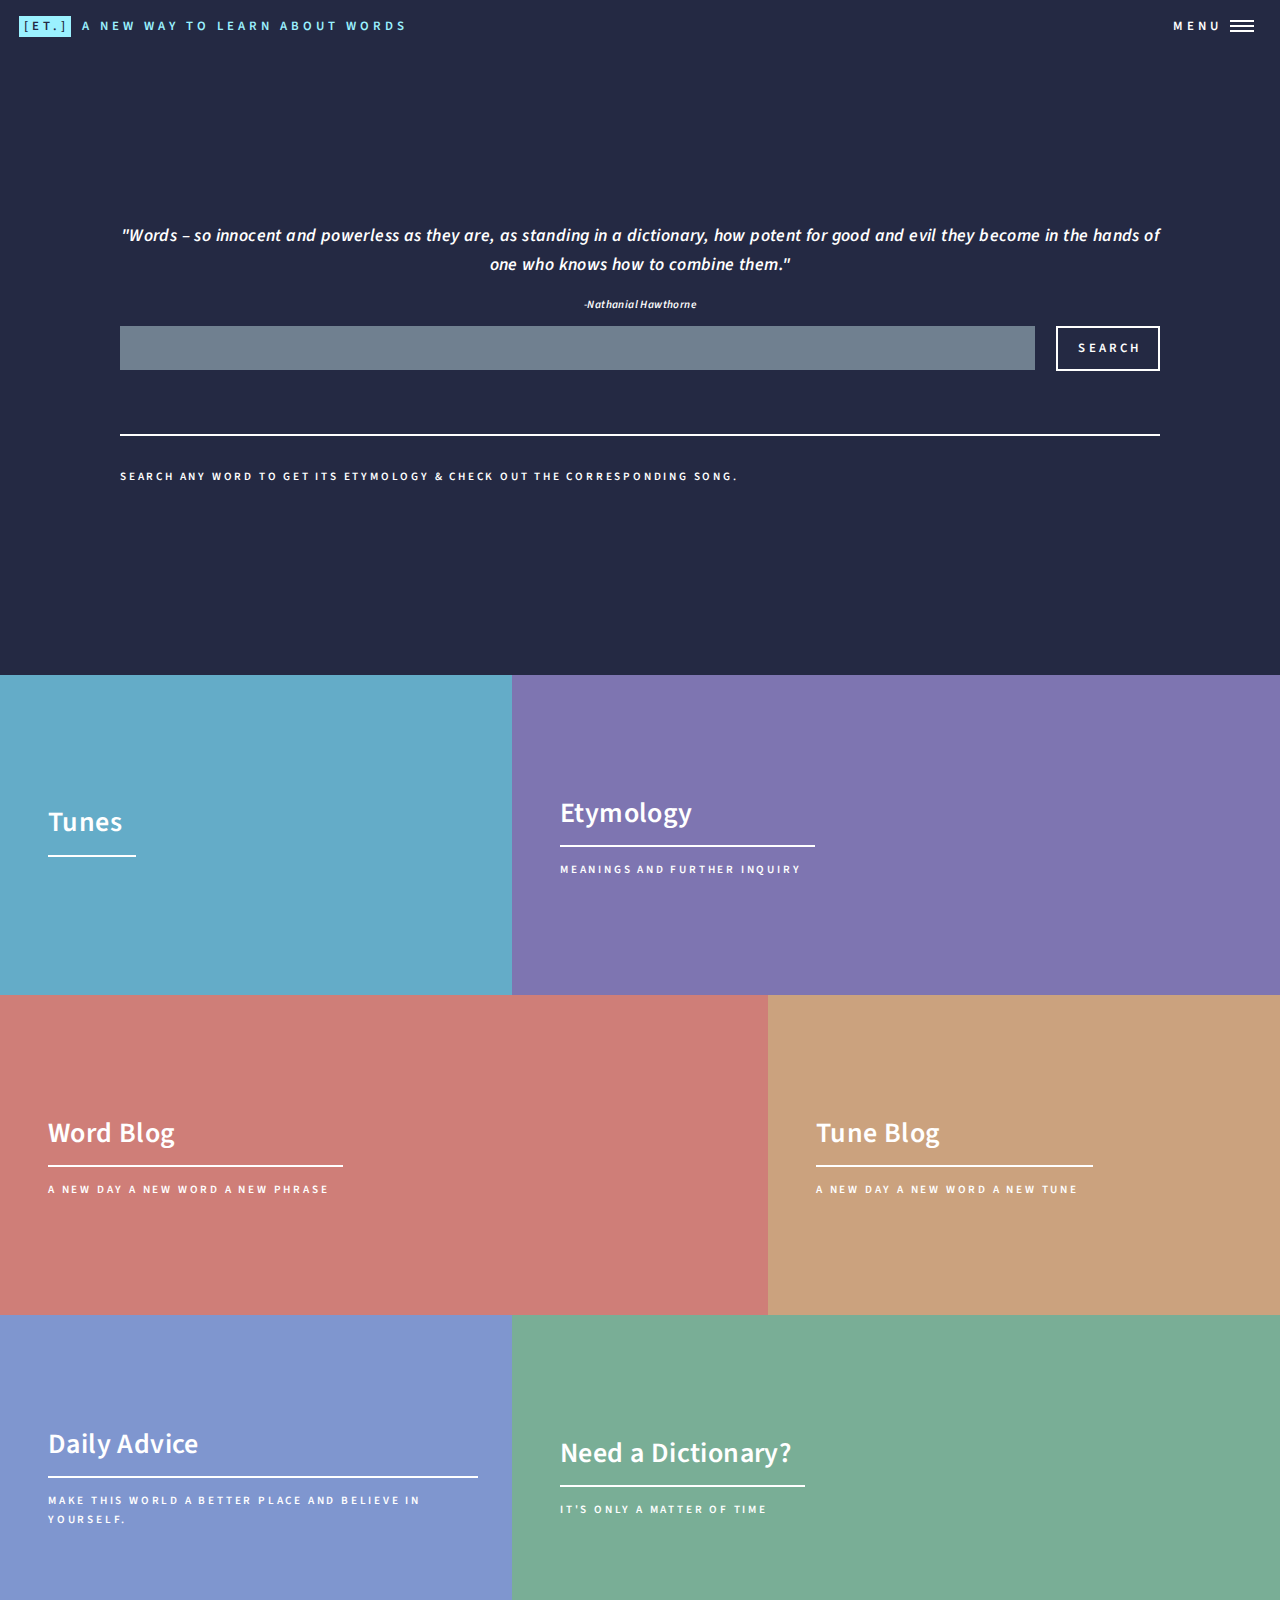
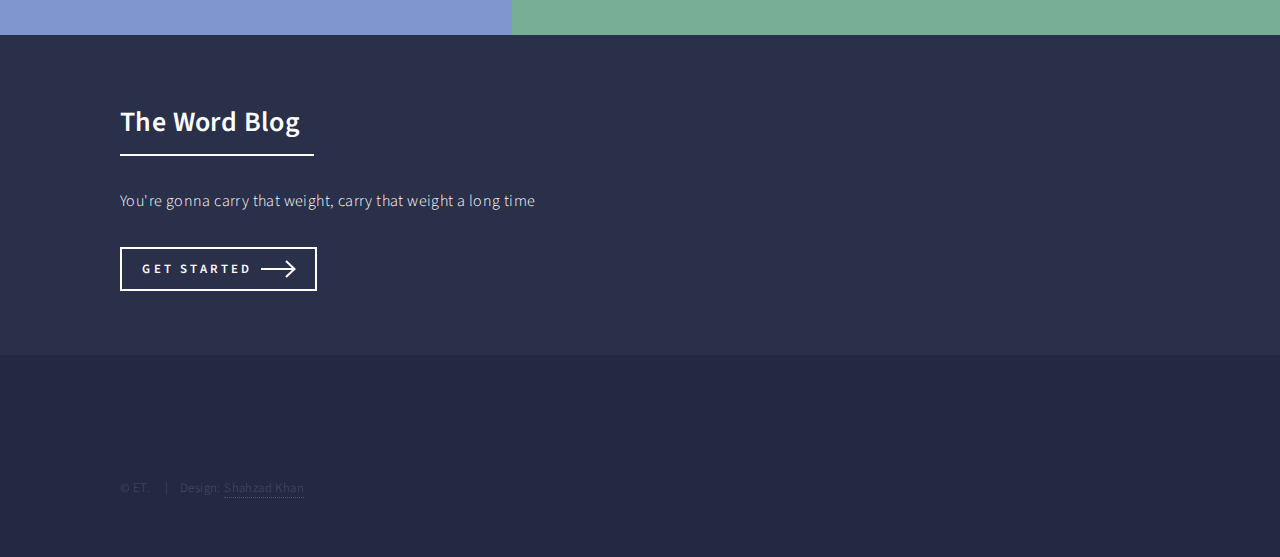
==== commit 6aaacaed: "completed content" ====
--- a/Et/index.html
+++ b/Et/index.html
@@ -1,235 +1,252 @@
-<!DOCTYPE HTML>
-<!--
-	Forty by HTML5 UP
-	html5up.net | @ajlkn
-	Free for personal and commercial use under the CCA 3.0 license (html5up.net/license)
--->
-<html>
-
-<head>
-	<title>et.</title>
-	<meta charset="utf-8" />
-	<meta name="viewport" content="width=device-width, initial-scale=1, user-scalable=no" />
-	<!--[if lte IE 8]><script src="assets/js/ie/html5shiv.js"></script><![endif]-->
-	<link rel="stylesheet" href="assets/css/main.css" />
-	<!--[if lte IE 9]><link rel="stylesheet" href="assets/css/ie9.css" /><![endif]-->
-	<!--[if lte IE 8]><link rel="stylesheet" href="assets/css/ie8.css" /><![endif]-->
-</head>
-
-<body>
-
-	<!-- Wrapper -->
-	<div id="wrapper">
-
-		<!-- Header -->
-		<header id="header" class="alt">
-			<a href="index.html" class="logo"><strong>[et.]</strong> <span>A new way to learn about words</span></a>
-			<nav>
-				<a href="#menu">Menu</a>
-			</nav>
-		</header>
-
-		<!-- Menu -->
-		<nav id="menu">
-			<ul class="links">
-				<li><a href="index.html">Home</a></li>
-				<li><a href="landing.html">Words & Phrases</a></li>
-				<li><a href="generic.html">Music & Things</a></li>
-				<li><a href="elements.html">About et.</a></li>
-			</ul>
-			<ul class="actions vertical">
-				<li><a href="#" class="button special fit">Search Word</a></li>
-				<!-- <li><a href="#" class="button fit">Log In</a></li> -->
-			</ul>
-		</nav>
-
-		<!-- Banner -->
-		<section id="banner" class="major">
-			<div class="inner">
-				<header class="major">
-					<div>
-						<!-- search bar -->
-						<h4><center><i>"Words – so innocent and powerless as they are, as standing in a dictionary, how potent for good and evil they become in the hands of one who knows how to combine them."</i></center></h4>
-						<h6><center><i>-Nathanial Hawthorne</i></center></h6>
-						<form action="#one" method="get">
-							<input type="text" name="query" id="query" size="40" value="">
-							<input type="submit" value="Search" id='button1'>
-							<input type="hidden" name="search" value="1" id='button1' class=buttoned>
-						</form>
-					</div>
-				</header>
-				<div class="content">
-					<p>Search for any word to get word etymology and corresponding tune.</p>
-					<ul class="actions">
-						<li><a href="#one" class="button next scrolly">Look Around</a></li>
-					</ul>
-				</div>
-			</div>
-		</section>
-
-		<!-- Main -->
-		<div id="main">
-
-
-			<!-- One -->
-			<section id="one" class="tiles">
-				<article>
-					<span class="image">
-										<img src="images/pic01.jpg" alt="" />
-									</span>
-					<header class="major">
-						<h3><a class="link">Etymology</a></h3>
-						<p id="etymologyResults">Meanings and Further Inquiry</p>
-						<span id='first'>
-
-										</span>
-					</header>
-				</article>
-				<article>
-					<span class="image">
-										<img src="images/pic02.jpg" alt=""/>
-									</span>
-					<header class="major">
-						<h3>Tunes</h3>
-						<p id="songResults">&</p>
-
-
-
-					</header>
-
-				</article>
-				<article>
-					<span class="image">
-										<img src="images/pic03.jpg" alt="" />
-									</span>
-					<header class="major">
-						<h3><a href="landing.html" class="link">Word Blog</a></h3>
-						<p>A New Day a New Word A New Phrase</p>
-					</header>
-				</article>
-				<article>
-					<span class="image">
-										<img src="images/pic04.jpg" alt="" />
-									</span>
-					<header class="major">
-						<h3><a href="contact" class="link">Tune Blog</a></h3>
-						<p>A New Day a New Word a New Tune</p>
-					</header>
-				</article>
-				<article>
-
-					<header class="major">
-										<h3><a href="landing.html" class="link">Write to us</a></h3>
-										<p>Give us your suggestions</p>
-									</header>
-								</article>
-								<article>
-									<span class="image">
-										<img src="images/pic06.jpg" alt="" />
-									</span>
-									<header class="major">
-										<h3><a href="landing.html" class="link">Need a Dictionary?</a></h3>
-										<p>It's only a matter of time</p>
-									</header>
-				</article>
-			</section>
-
-			<!-- Two -->
-			<section id="two">
-				<div class="inner">
-					<header class="major">
-						<h2>Massa libero</h2>
-					</header>
-					<p>Nullam et orci eu lorem consequat tincidunt vivamus et sagittis libero. Mauris aliquet magna magna sed nunc rhoncus pharetra. Pellentesque condimentum sem. In efficitur ligula tate urna. Maecenas laoreet massa vel lacinia pellentesque lorem ipsum
-						dolor. Nullam et orci eu lorem consequat tincidunt. Vivamus et sagittis libero. Mauris aliquet magna magna sed nunc rhoncus amet pharetra et feugiat tempus.</p>
-					<ul class="actions">
-						<li><a href="landing.html" class="button next">Get Started</a></li>
-					</ul>
-				</div>
-			</section>
-
-		</div>
-
-		<!-- Contact -->
-		<section id="contact">
-			<div class="inner">
-				<section>
-					<form method="post" action="#">
-						<div class="field half first">
-							<label for="name">Name</label>
-							<input type="text" name="name" id="name" />
-						</div>
-						<div class="field half">
-							<label for="email">Email</label>
-							<input type="text" name="email" id="email" />
-						</div>
-						<div class="field">
-							<label for="message">Message</label>
-							<textarea name="message" id="message" rows="6"></textarea>
-						</div>
-						<ul class="actions">
-							<li><input type="submit" value="Send Message" class="special" /></li>
-							<li><input type="reset" value="Clear" /></li>
-						</ul>
-					</form>
-				</section>
-				<section class="split">
-					<section>
-						<div class="contact-method">
-							<span class="icon alt fa-envelope"></span>
-							<h3>Email</h3>
-							<a href="#">information@untitled.tld</a>
-						</div>
-					</section>
-					<section>
-						<div class="contact-method">
-							<span class="icon alt fa-phone"></span>
-							<h3>Phone</h3>
-							<span>(000) 000-0000 x12387</span>
-						</div>
-					</section>
-					<section>
-						<div class="contact-method">
-							<span class="icon alt fa-home"></span>
-							<h3>Address</h3>
-							<span>1234 Somewhere Road #5432<br />
-										Nashville, TN 00000<br />
-										United States of America</span>
-						</div>
-					</section>
-				</section>
-			</div>
-		</section>
-
-		<!-- Footer -->
-		<footer id="footer">
-			<div class="inner">
-				<ul class="icons">
-					<li><a href="#" class="icon alt fa-twitter"><span class="label">Twitter</span></a></li>
-					<li><a href="#" class="icon alt fa-facebook"><span class="label">Facebook</span></a></li>
-					<li><a href="#" class="icon alt fa-instagram"><span class="label">Instagram</span></a></li>
-					<li><a href="#" class="icon alt fa-github"><span class="label">GitHub</span></a></li>
-					<li><a href="#" class="icon alt fa-linkedin"><span class="label">LinkedIn</span></a></li>
-				</ul>
-				<ul class="copyright">
-					<li>&copy; Untitled</li>
-					<li>Design: <a href="https://html5up.net">HTML5 UP</a></li>
-				</ul>
-			</div>
-		</footer>
-
-	</div>
-
-	<!-- Scripts -->
-	<script src="assets/js/jquery.min.js"></script>
-	<script src="assets/js/jquery.scrolly.min.js"></script>
-	<script src="assets/js/jquery.scrollex.min.js"></script>
-	<script src="assets/js/skel.min.js"></script>
-	<script src="assets/js/util.js"></script>
-	<!--[if lte IE 8]><script src="assets/js/ie/respond.min.js"></script><![endif]-->
-	<script src="./assets/js/xml2json.js"></script>
-	<script src="assets/js/main.js"></script>
-
-</body>
-
-</html>
+<!DOCTYPE HTML>
+<!--
+	Forty by HTML5 UP
+	html5up.net | @ajlkn
+	Free for personal and commercial use under the CCA 3.0 license (html5up.net/license)
+-->
+<html>
+
+<head>
+
+<link rel="icon" type="image/png" sizes="16x16" src="images/android-icon-36x36.png">
+
+
+	<title>et.</title>
+	<meta charset="utf-8" />
+	<meta name="viewport" content="width=device-width, initial-scale=1, user-scalable=no" />
+	<!--[if lte IE 8]><script src="assets/js/ie/html5shiv.js"></script><![endif]-->
+	<link rel="stylesheet" href="assets/css/main.css" />
+	<!--[if lte IE 9]><link rel="stylesheet" href="assets/css/ie9.css" /><![endif]-->
+	<!--[if lte IE 8]><link rel="stylesheet" href="assets/css/ie8.css" /><![endif]-->
+</head>
+
+<body>
+
+	<!-- Wrapper -->
+	<div id="wrapper">
+
+		<!-- Header -->
+		<header id="header" class="alt">
+			<a href="index.html" class="logo"><strong>[et.]</strong> <span>A new way to learn about words</span></a>
+			<nav>
+				<a href="#menu">Menu</a>
+			</nav>
+		</header>
+
+		<!-- Menu -->
+		<nav id="menu">
+			<ul class="links">
+				<li><a href="index.html">Home</a></li>
+				<li><a href="landing.html">Words & Phrases</a></li>
+				<li><a href="generic.html">Music & Things</a></li>
+				<li><a href="elements.html">About et.</a></li>
+			</ul>
+			<ul class="actions vertical">
+				<li><a href="#" class="button special fit">Search Word</a></li>
+				<!-- <li><a href="#" class="button fit">Log In</a></li> -->
+			</ul>
+		</nav>
+
+		<!-- Banner -->
+		<section id="banner" class="major">
+			<div class="inner">
+
+				<span class="image">
+						<img src="images/words.jpg" alt="" />
+					</span>
+				<header class="major">
+					<div>
+						<!-- search bar -->
+						<h4><center><i>"Words – so innocent and powerless as they are, as standing in a dictionary, how potent for good and evil they become in the hands of one who knows how to combine them."</i></center></h4>
+						<h6><center><i>-Nathanial Hawthorne</i></center></h6>
+						<div>
+							<!-- <form action="#one" method="get" class='floating'><input type="text" name="query" id="query" size="80" value="" class="box" style="width:80%; margin-right:5%"> -->
+							<form class='floating'><input type="text" name="query" id="query" size="80" value="" class="box">
+								<input href="#one" type="submit" value="Search" id="button1" class="button next scrolly">
+								<input type="hidden" name="search" value="1">
+							</form>
+						</div>
+					</div>
+				</header>
+				<div class="content">
+					<p>Search any word to get its etymology & check out the corresponding song.</p>
+					<!-- <input href="#one" type="submit" value="Search" id='button1' class="button next scrolly"> -->
+							<!-- </form> -->
+<!-- style="width:80%; margin-right:5%" -->
+				</div>
+			</div>
+		</section>
+
+		<!-- Main -->
+		<div id="main">
+
+
+			<!-- One -->
+			<section id="one" class="tiles">
+				<article>
+					<span class="image">
+										<img src="images/pic01.jpg" alt="" />
+									</span>
+					<header class="major">
+						<h3>Tunes</h3>
+						<p id="songResults"></p>
+						<!-- <h3>Etymology</h3>
+						<p id="etymologyResults">Meanings and Further Inquiry</p>
+						<span id='first'> -->
+
+						</span>
+					</header>
+				</article>
+				<article>
+					<span class="image">
+										<img src="images/pic02.jpg" alt=""/>
+									</span>
+					<header class="major">
+						<h3>Etymology</h3>
+						<p id="etymologyResults">Meanings and Further Inquiry</p>
+						<span id='first'>
+						<!-- <h3>Tunes</h3>
+						<p id="songResults">&</p> -->
+					</header>
+				</article>
+				<!-- This is the youtuve iframe web widget -->
+				<!-- <iframe id="player" type="text/html" width="320" height="150"
+src="http://www.youtube.com/embed/M7lc1UVf-VE?enablejsapi=1&origin=http://example.com"
+frameborder="0"></iframe> -->
+
+				<article>
+					<span class="image">
+										<img src="images/pic03.jpg" alt="" />
+									</span>
+						<header class="major">
+							<h3><a href="landing.html" class="link">Word Blog</a></h3>
+							<p>A New Day a New Word A New Phrase</p>
+						</header>
+				</article>
+				<article>
+					<span class="image">
+										<img src="images/pic04.jpg" alt="" />
+									</span>
+					<header class="major">
+						<h3><a href="generic.html" class="link">Tune Blog</a></h3>
+						<p>A New Day a New Word a New Tune</p>
+					</header>
+				</article>
+				<article>
+
+					<header class="major">
+						<h2>Daily Advice</h2>
+						<!-- <h4>Just Love and</h4> -->
+						<p>Make this world a better place and believe in yourself.</p>
+					</header>
+				</article>
+				<article>
+					<span class="image">
+										<img src="images/pic06.jpg" alt="" />
+									</span>
+					<header class="major">
+						<h3><a href="http://www.merriam-webster.com/" class="link">Need a Dictionary?</a></h3>
+						<p>It's only a matter of time</p>
+					</header>
+				</article>
+			</section>
+
+			<!-- Two -->
+			<section id="two">
+				<div class="inner">
+					<header class="major">
+						<h2>The Word Blog</h2>
+					</header>
+					<p>You're gonna carry that weight, carry that weight a long time</p>
+
+					<ul class="actions">
+						<li><a href="landing.html" class="button next">Get Started</a></li>
+					</ul>
+				</div>
+			</section>
+
+		</div>
+
+		<!-- Contact -->
+		<!-- <section id="contact">
+			<div class="inner">
+				<section>
+					<form method="post" action="#">
+						<div class="field half first">
+							<label for="name">Name</label>
+							<input type="text" name="name" id="name" />
+						</div>
+						<div class="field half">
+							<label for="email">Email</label>
+							<input type="text" name="email" id="email" />
+						</div>
+						<div class="field">
+							<label for="message">Message</label>
+							<textarea name="message" id="message" rows="6"></textarea>
+						</div>
+						<ul class="actions">
+							<li><input type="submit" value="Send Message" class="special" /></li>
+							<li><input type="reset" value="Clear" /></li>
+						</ul>
+					</form>
+				</section>
+				<section class="split">
+					<section>
+						<div class="contact-method">
+							<span class="icon alt fa-envelope"></span>
+							<h3>Email</h3>
+							<a href="#">information@untitled.tld</a>
+						</div>
+					</section>
+					<section>
+						<div class="contact-method">
+							<span class="icon alt fa-phone"></span>
+							<h3>Phone</h3>
+							<span>(000) 000-0000 x12387</span>
+						</div>
+					</section>
+					<section>
+						<div class="contact-method">
+							<span class="icon alt fa-home"></span>
+							<h3>Address</h3>
+							<span>1234 Somewhere Road #5432<br />
+										Nashville, TN 00000<br />
+										United States of America</span>
+						</div>
+					</section>
+				</section>
+			</div>
+		</section> -->
+
+		<!-- Footer -->
+		<footer id="footer">
+			<div class="inner">
+				<ul class="icons">
+					<li><a href="#" class="icon alt fa-twitter"><span class="label">Twitter</span></a></li>
+					<li><a href="#" class="icon alt fa-facebook"><span class="label">Facebook</span></a></li>
+					<li><a href="#" class="icon alt fa-instagram"><span class="label">Instagram</span></a></li>
+					<li><a href="#" class="icon alt fa-github"><span class="label">GitHub</span></a></li>
+					<li><a href="#" class="icon alt fa-linkedin"><span class="label">LinkedIn</span></a></li>
+				</ul>
+				<ul class="copyright">
+					<li>&copy; ET.</li>
+					<li>Design: <a href="">Shahzad Khan</a></li>
+				</ul>
+			</div>
+		</footer>
+
+	</div>
+
+	<!-- Scripts -->
+	<script src="assets/js/jquery.min.js"></script>
+	<script src="assets/js/jquery.scrolly.min.js"></script>
+	<script src="assets/js/jquery.scrollex.min.js"></script>
+	<script src="assets/js/skel.min.js"></script>
+	<script src="assets/js/util.js"></script>
+	<!--[if lte IE 8]><script src="assets/js/ie/respond.min.js"></script><![endif]-->
+	<script src="./assets/js/xml2json.js"></script>
+	<script src="assets/js/main.js"></script>
+
+</body>
+
+</html>
--- a/Et/assets/css/main.css
+++ b/Et/assets/css/main.css
@@ -63,7 +63,16 @@
 	}
 
 /* Grid */
-
+.floating{
+	display:flex;
+}
+#button1{
+	width:10%;
+}
+#query{
+	width:101%;
+	margin-right:2%;
+}
 .ontop{
 	z-index: 999999999999999999999 !important;
 }
@@ -1939,6 +1948,9 @@
 
 		}
 
+			#query{
+		background-color: #708090;
+		}
 	label {
 		color: #ffffff;
 		display: block;
